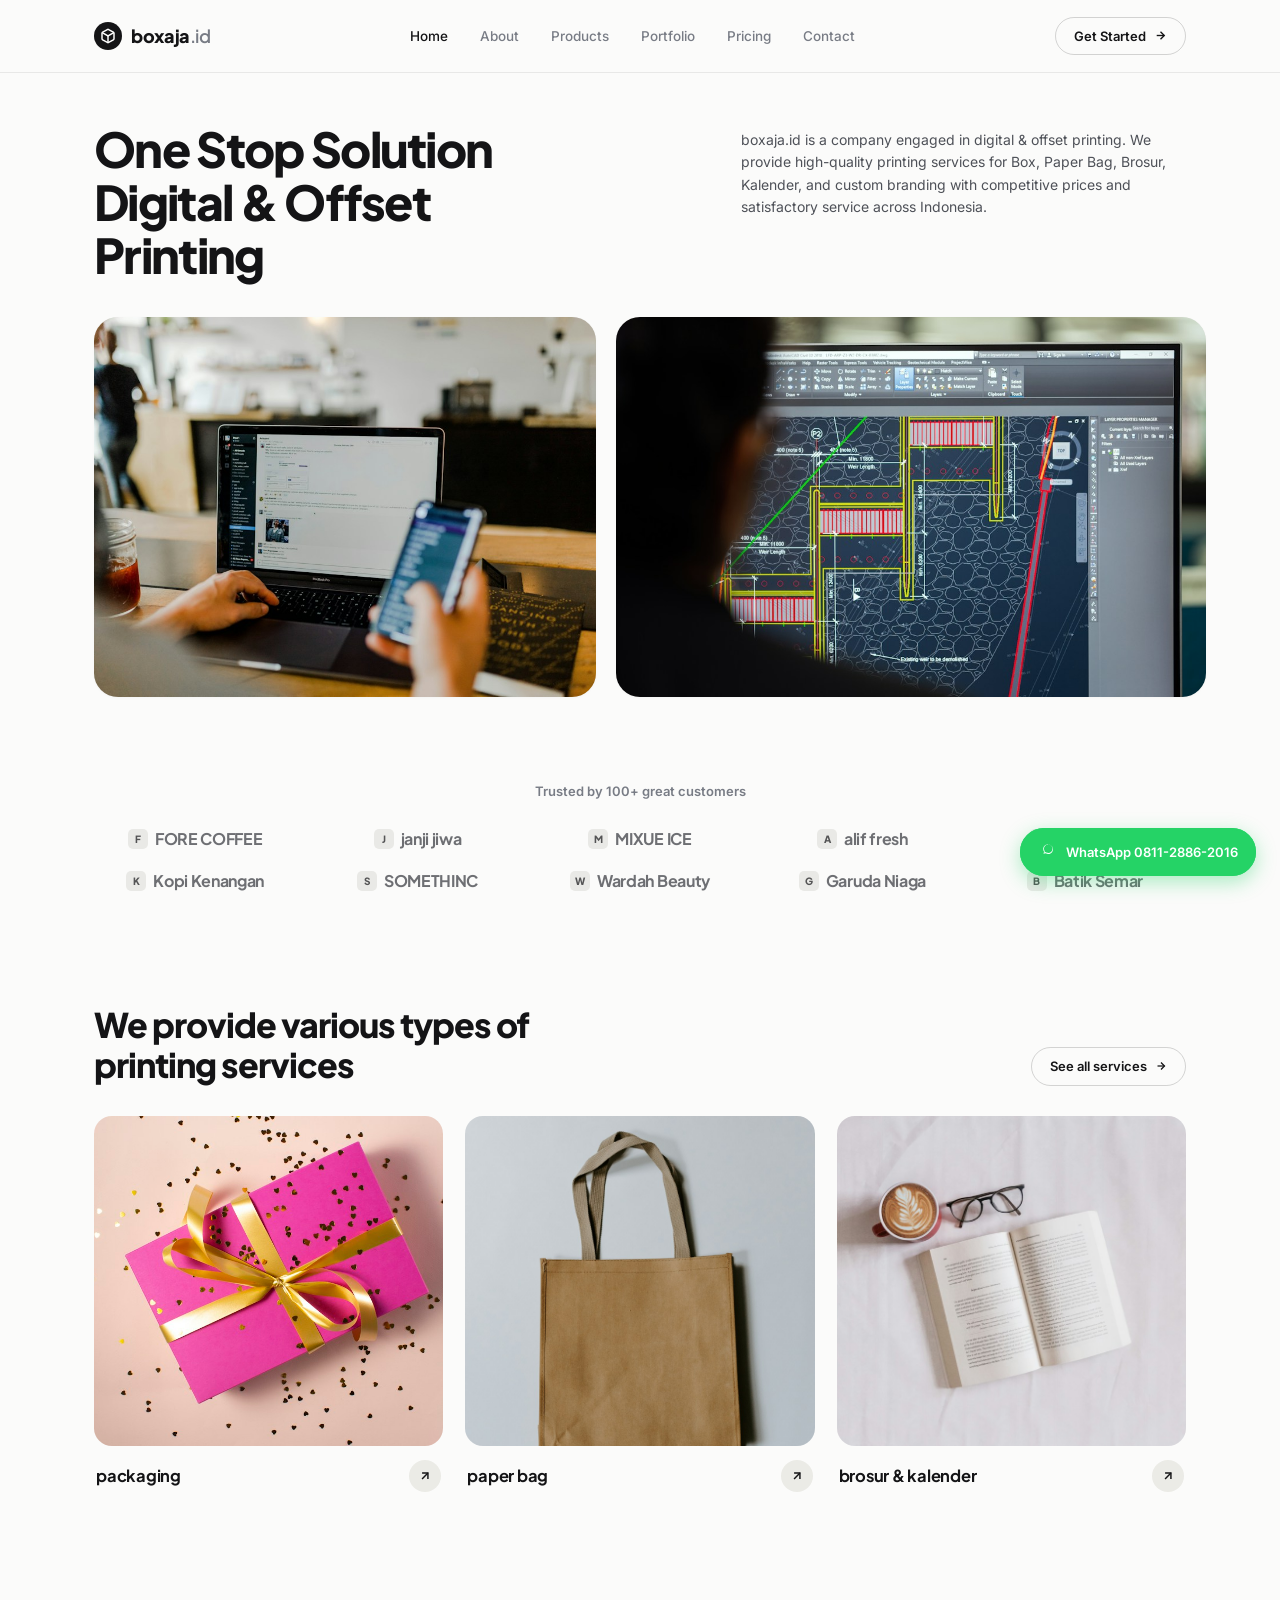
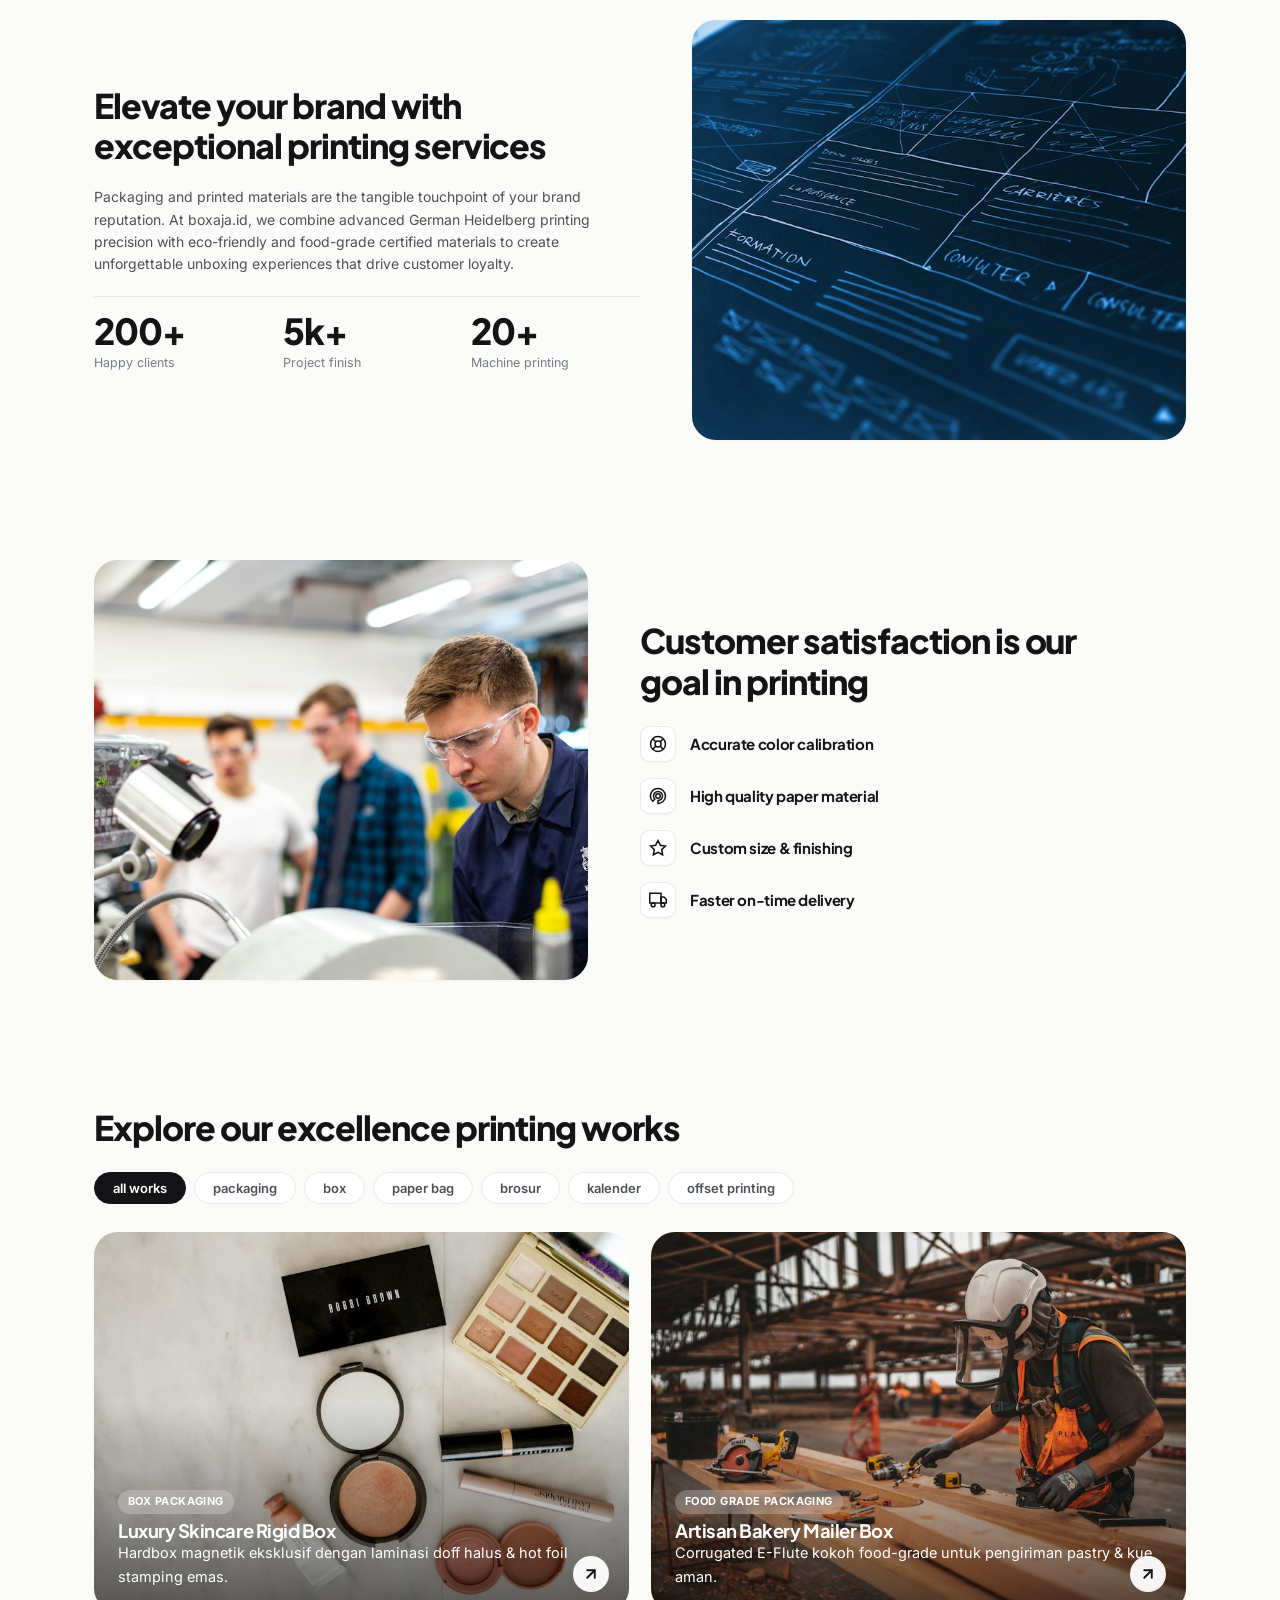
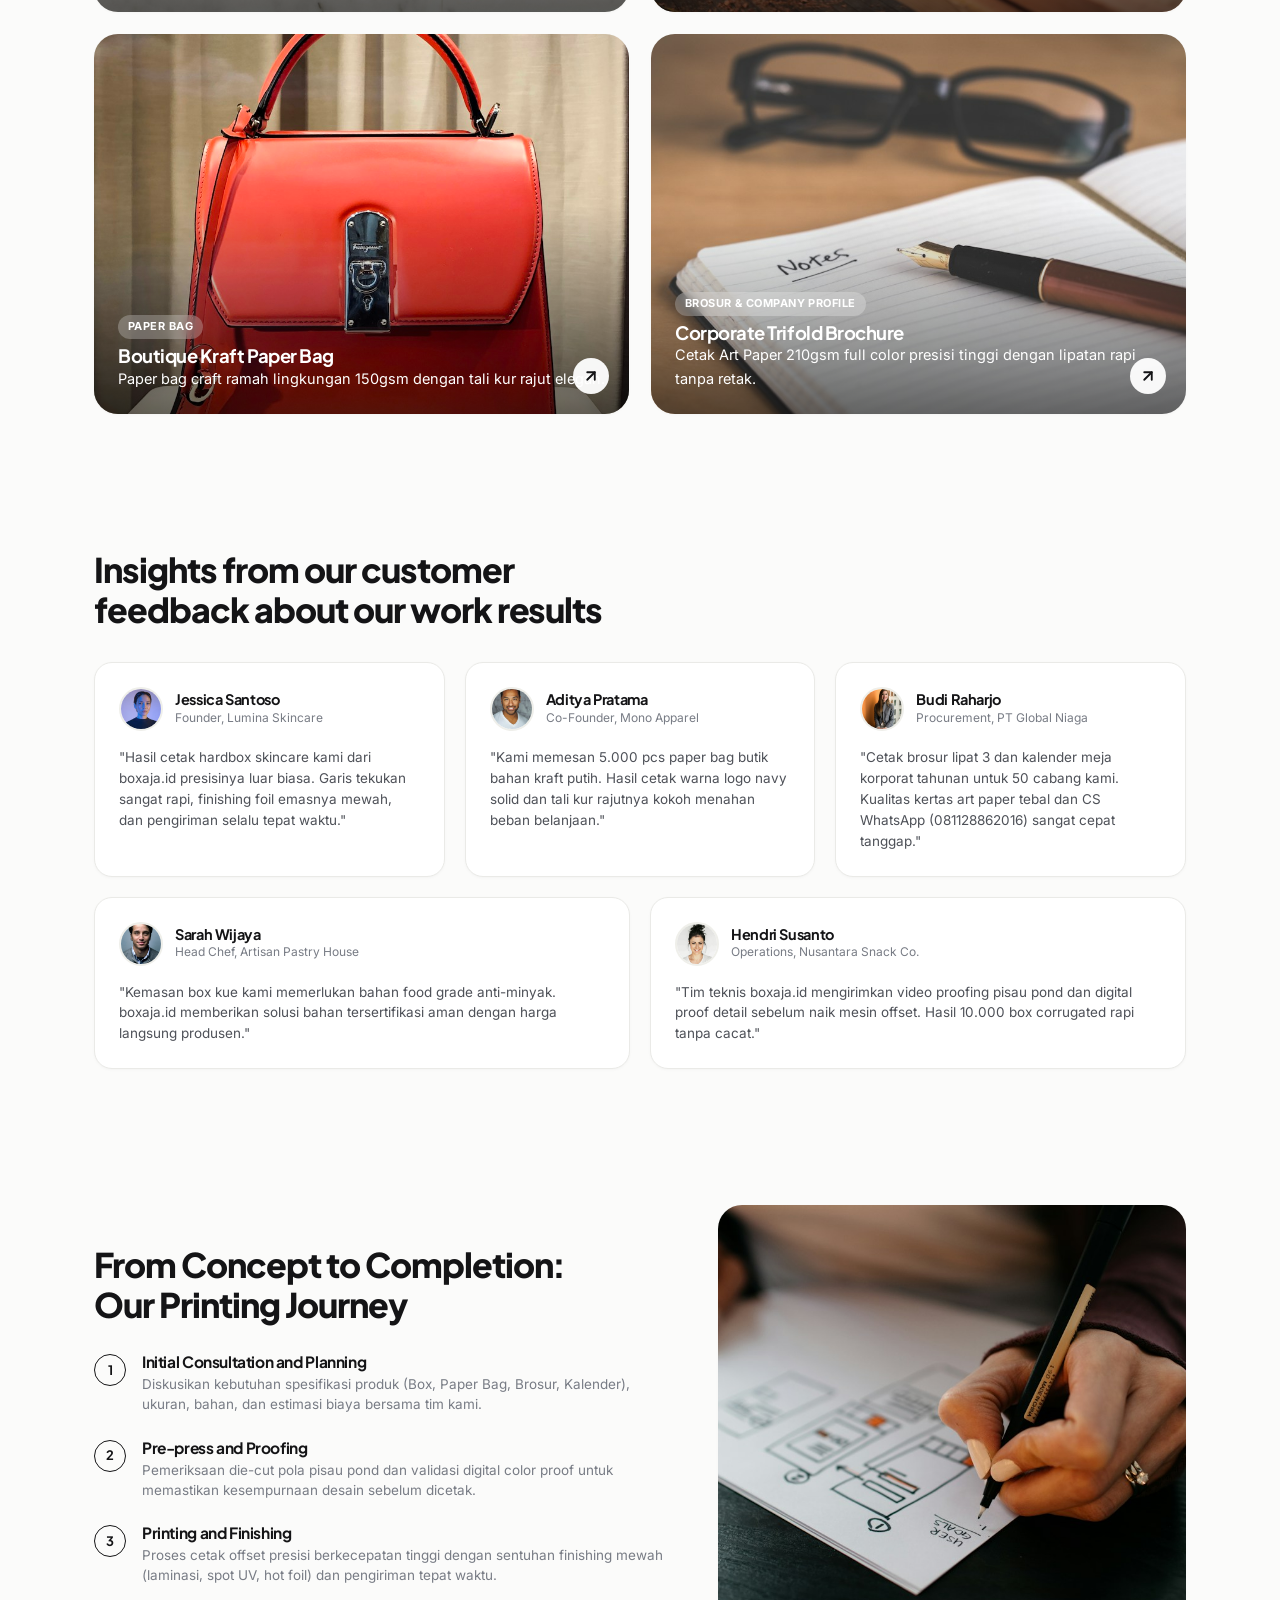
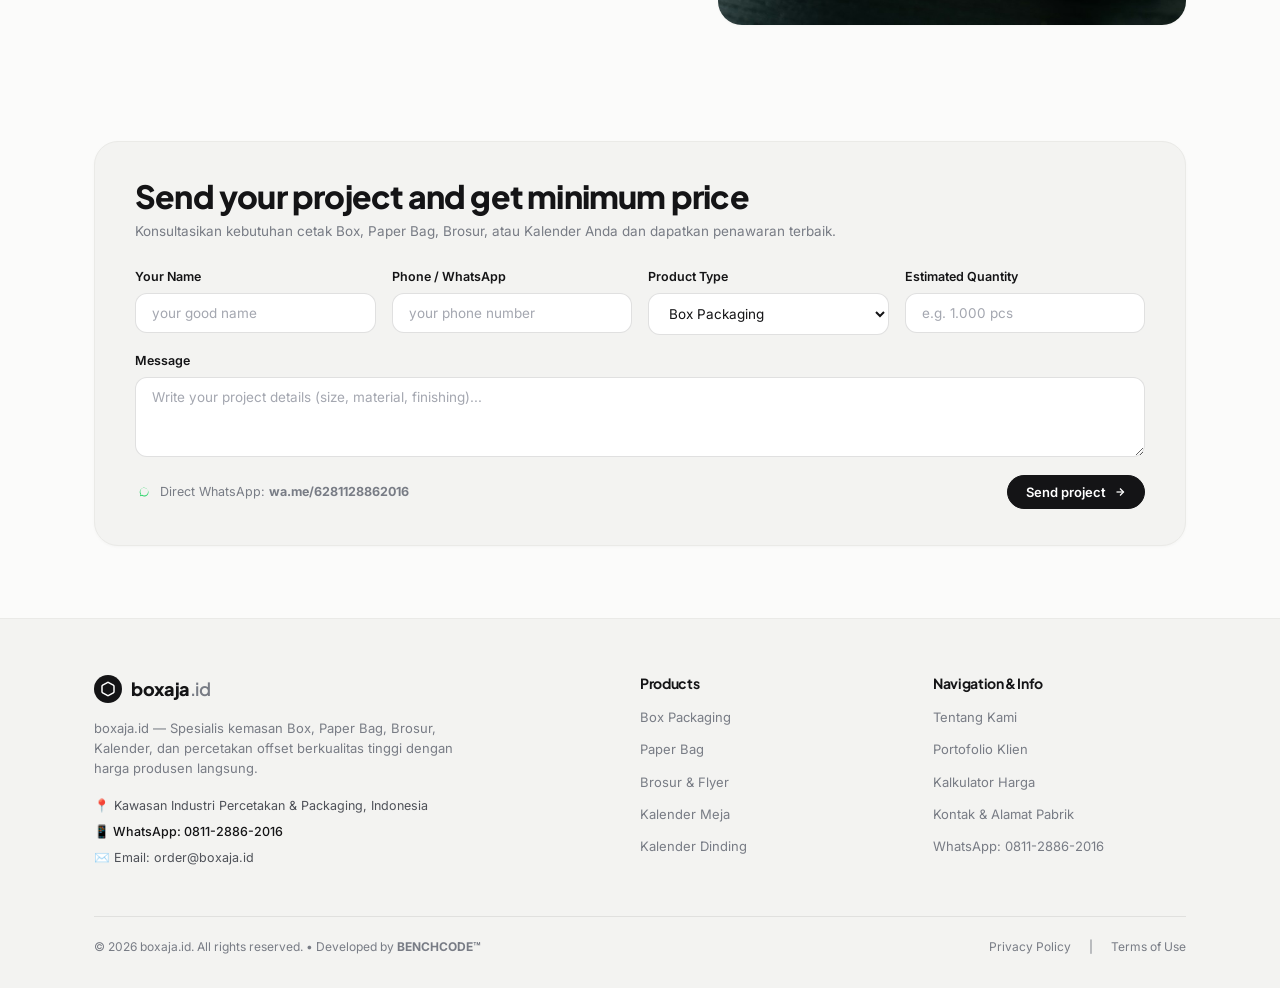
==== index.html @ 0338aadf "feat: complete responsive multi-page website for boxaja.id by BENCHCODE" ====
<!DOCTYPE html>
<html lang="id">
<head>
  <meta charset="UTF-8">
  <meta name="viewport" content="width=device-width, initial-scale=1.0">
  <title>boxaja.id — One Stop Solution Digital & Offset Printing | Box • Paper Bag • Brosur • Kalender</title>
  
  <meta name="description" content="boxaja.id — Solusi percetakan digital & offset untuk Box Packaging, Paper Bag, Brosur, Kalender, dan kebutuhan promosi brand Anda. Hubungi WA 0811-2886-2016.">
  <meta name="keywords" content="box packaging, paper bag, cetak brosur, cetak kalender, offset printing, kemasan custom, boxaja.id, wa.me/6281128862016">
  
  <!-- Favicon -->
  <link rel="icon" type="image/svg+xml" href="data:image/svg+xml,<svg xmlns='http://www.w3.org/2000/svg' viewBox='0 0 100 100'><rect width='100' height='100' rx='24' fill='%23141416'/><path d='M28 36L50 24L72 36L50 48L28 36Z' fill='%23FFFFFF'/><path d='M28 42L50 54V76L28 64V42Z' fill='%23D4D4D8'/><path d='M72 42L50 54V76L72 64V42Z' fill='%23A1A1AA'/></svg>">

  <!-- Stylesheet -->
  <link rel="stylesheet" href="css/style.css">
</head>
<body>

  <!-- ========================================================================
       Header (Navbar) - Matches reference screenshot
       ======================================================================== -->
  <header class="site-header" id="siteHeader">
    <div class="site-container">
      <div class="nav-wrapper">
        <!-- Logo -->
        <a href="#home" class="site-logo" title="boxaja.id">
          <div class="logo-badge">
            <svg width="16" height="16" viewBox="0 0 24 24" fill="none" stroke="currentColor" stroke-width="2.2">
              <path d="M21 16V8a2 2 0 0 0-1-1.73l-7-4a2 2 0 0 0-2 0l-7 4A2 2 0 0 0 3 8v8a2 2 0 0 0 1 1.73l7 4a2 2 0 0 0 2 0l7-4A2 2 0 0 0 21 16z"></path>
              <polyline points="3.27 6.96 12 12.01 20.73 6.96"></polyline>
              <line x1="12" y1="22.08" x2="12" y2="12"></line>
            </svg>
          </div>
          <span>boxaja<span class="logo-id">.id</span></span>
        </a>

        <!-- Desktop Navigation Links matching multi-page structure -->
        <ul class="nav-links">
          <li><a href="index.html" class="nav-link active">Home</a></li>
          <li><a href="about.html" class="nav-link">About</a></li>
          <li><a href="products.html" class="nav-link">Products</a></li>
          <li><a href="portfolio.html" class="nav-link">Portfolio</a></li>
          <li><a href="pricing.html" class="nav-link">Pricing</a></li>
          <li><a href="contact.html" class="nav-link">Contact</a></li>
        </ul>

        <!-- Action Pill CTA Button matching screenshot -->
        <div class="nav-actions">
          <a href="https://wa.me/6281128862016?text=Halo%20boxaja.id,%20saya%20ingin%20konsultasi%20pembuatan%20kemasan%20dan%20cetak." target="_blank" rel="noopener noreferrer" class="btn-pill btn-pill-outline" title="Hubungi CS boxaja.id via WhatsApp">
            <span>Get Started</span>
            <svg width="13" height="13" viewBox="0 0 24 24" fill="none" stroke="currentColor" stroke-width="2.5">
              <line x1="5" y1="12" x2="19" y2="12"></line>
              <polyline points="12 5 19 12 12 19"></polyline>
            </svg>
          </a>

          <!-- Mobile Hamburger Toggle -->
          <button class="mobile-nav-toggle" id="mobileNavToggle" aria-label="Toggle Navigation">
            <span></span>
            <span></span>
            <span></span>
          </button>
        </div>
      </div>
    </div>
  </header>

  <!-- Mobile Drawer Menu -->
  <div class="mobile-drawer" id="mobileDrawer">
    <ul class="mobile-drawer-links">
      <li><a href="index.html">Home</a></li>
      <li><a href="about.html">About</a></li>
      <li><a href="products.html">Products & Services</a></li>
      <li><a href="portfolio.html">Portfolio</a></li>
      <li><a href="pricing.html">Pricing Calculator</a></li>
      <li><a href="contact.html">Contact Us</a></li>
    </ul>

    <div style="display: flex; flex-direction: column; gap: 12px; margin-top: 24px;">
      <button class="btn-pill btn-pill-outline open-calc-modal" style="justify-content: center; width: 100%;">
        <span>Kalkulator Estimasi Harga</span>
      </button>

      <a href="https://wa.me/6281128862016?text=Halo%20boxaja.id,%20saya%20ingin%20konsultasi%20cetak%20kemasan." target="_blank" rel="noopener noreferrer" class="btn-pill btn-pill-wa" style="justify-content: center; width: 100%;">
        <span>WhatsApp (0811-2886-2016)</span>
      </a>
    </div>
  </div>

  <main>
    <!-- ========================================================================
         Section 1: Hero Section
         Matches Reference Layout: Two-column header + Two side-by-side images
         ======================================================================== -->
    <section class="hero-section" id="home">
      <div class="site-container">
        <!-- Top Text Grid (Split 2 Column) -->
        <div class="hero-top-grid">
          <h1 class="hero-heading">
            One Stop Solution<br>
            Digital & Offset<br>
            Printing
          </h1>

          <div>
            <p class="hero-desc">
              boxaja.id is a company engaged in digital & offset printing. We provide high-quality printing services for Box, Paper Bag, Brosur, Kalender, and custom branding with competitive prices and satisfactory service across Indonesia.
            </p>
          </div>
        </div>

        <!-- Hero Images Grid (2 Photos side-by-side matching screenshot) -->
        <div class="hero-media-grid">
          <div class="hero-media-card" title="Precision Paper Guillotine Cutting">
            <img src="assets/images/hero-cutting.jpg" alt="Industrial Paper Guillotine Cutting Process" width="560" height="380" loading="eager">
          </div>

          <div class="hero-media-card" title="Offset Printing Press Facility">
            <img src="assets/images/hero-press.jpg" alt="Offset Printing Press Machine Facility" width="660" height="380" loading="eager">
          </div>
        </div>
      </div>
    </section>

    <!-- ========================================================================
         Section 2: Client / Brand Trust Bar
         Matches: "Trusted by 100+ great customers" with 2 rows of 5 logos
         ======================================================================== -->
    <section class="clients-section">
      <div class="site-container">
        <p class="clients-title">Trusted by 100+ great customers</p>
        
        <div class="clients-grid-rows">
          <!-- Row 1: 5 Logos -->
          <div class="clients-row">
            <div class="client-brand">
              <span class="brand-icon">F</span>
              <span>FORE COFFEE</span>
            </div>
            <div class="client-brand">
              <span class="brand-icon">J</span>
              <span>janji jiwa</span>
            </div>
            <div class="client-brand">
              <span class="brand-icon">M</span>
              <span>MIXUE ICE</span>
            </div>
            <div class="client-brand">
              <span class="brand-icon">A</span>
              <span>alif fresh</span>
            </div>
            <div class="client-brand">
              <span class="brand-icon">D</span>
              <span>daily bread</span>
            </div>
          </div>

          <!-- Row 2: 5 Logos -->
          <div class="clients-row">
            <div class="client-brand">
              <span class="brand-icon">K</span>
              <span>Kopi Kenangan</span>
            </div>
            <div class="client-brand">
              <span class="brand-icon">S</span>
              <span>SOMETHINC</span>
            </div>
            <div class="client-brand">
              <span class="brand-icon">W</span>
              <span>Wardah Beauty</span>
            </div>
            <div class="client-brand">
              <span class="brand-icon">G</span>
              <span>Garuda Niaga</span>
            </div>
            <div class="client-brand">
              <span class="brand-icon">B</span>
              <span>Batik Semar</span>
            </div>
          </div>
        </div>
      </div>
    </section>

    <!-- ========================================================================
         Section 3: We provide various types of printing services
         Matches: 3 card column grid with photo top, title + circle arrow button below
         ======================================================================== -->
    <section class="services-section" id="services">
      <div class="site-container">
        <!-- Section Header Row -->
        <div class="section-header-row">
          <h2 class="section-title">
            We provide various types of<br>
            printing services
          </h2>
          <a href="#contact" class="btn-pill btn-pill-outline">
            <span>See all services</span>
            <svg width="12" height="12" viewBox="0 0 24 24" fill="none" stroke="currentColor" stroke-width="2.5">
              <line x1="5" y1="12" x2="19" y2="12"></line>
              <polyline points="12 5 19 12 12 19"></polyline>
            </svg>
          </a>
        </div>

        <!-- 3-Column Services Grid -->
        <div class="services-grid">
          <!-- Card 1: Box Packaging -->
          <div class="service-card" onclick="window.location.href='#contact'">
            <div class="service-image-box">
              <img src="assets/images/service-box.jpg" alt="Box Packaging Custom" width="380" height="330" loading="lazy">
            </div>
            <div class="service-bottom-row">
              <h3 class="service-title">packaging</h3>
              <div class="arrow-circle-btn">
                <svg width="14" height="14" viewBox="0 0 24 24" fill="none" stroke="currentColor" stroke-width="2.5">
                  <line x1="7" y1="17" x2="17" y2="7"></line>
                  <polyline points="7 7 17 7 17 17"></polyline>
                </svg>
              </div>
            </div>
          </div>

          <!-- Card 2: Paper Bag -->
          <div class="service-card" onclick="window.location.href='#contact'">
            <div class="service-image-box">
              <img src="assets/images/service-paperbag.jpg" alt="Paper Bag Ramah Lingkungan" width="380" height="330" loading="lazy">
            </div>
            <div class="service-bottom-row">
              <h3 class="service-title">paper bag</h3>
              <div class="arrow-circle-btn">
                <svg width="14" height="14" viewBox="0 0 24 24" fill="none" stroke="currentColor" stroke-width="2.5">
                  <line x1="7" y1="17" x2="17" y2="7"></line>
                  <polyline points="7 7 17 7 17 17"></polyline>
                </svg>
              </div>
            </div>
          </div>

          <!-- Card 3: Brosur & Kalender -->
          <div class="service-card" onclick="window.location.href='#contact'">
            <div class="service-image-box">
              <img src="assets/images/service-brochure.jpg" alt="Brosur & Kalender" width="380" height="330" loading="lazy">
            </div>
            <div class="service-bottom-row">
              <h3 class="service-title">brosur & kalender</h3>
              <div class="arrow-circle-btn">
                <svg width="14" height="14" viewBox="0 0 24 24" fill="none" stroke="currentColor" stroke-width="2.5">
                  <line x1="7" y1="17" x2="17" y2="7"></line>
                  <polyline points="7 7 17 7 17 17"></polyline>
                </svg>
              </div>
            </div>
          </div>
        </div>
      </div>
    </section>

    <!-- ========================================================================
         Section 4: Elevate your brand with exceptional printing services
         Matches: Left (Heading + Paragraph + 3 Stats) | Right (Specialist Photo)
         ======================================================================== -->
    <section class="elevate-section" id="about">
      <div class="site-container">
        <div class="elevate-grid">
          <!-- Left Column -->
          <div class="elevate-content">
            <h2 class="section-title">
              Elevate your brand with<br>
              exceptional printing services
            </h2>
            <p class="elevate-desc">
              Packaging and printed materials are the tangible touchpoint of your brand reputation. At boxaja.id, we combine advanced German Heidelberg printing precision with eco-friendly and food-grade certified materials to create unforgettable unboxing experiences that drive customer loyalty.
            </p>

            <!-- 3 Counter Stats matching reference screenshot -->
            <div class="stats-row">
              <div class="stat-item">
                <span class="stat-num">200+</span>
                <span class="stat-label">Happy clients</span>
              </div>
              <div class="stat-item">
                <span class="stat-num">5k+</span>
                <span class="stat-label">Project finish</span>
              </div>
              <div class="stat-item">
                <span class="stat-num">20+</span>
                <span class="stat-label">Machine printing</span>
              </div>
            </div>
          </div>

          <!-- Right Column Photo (Printing specialist holding color swatch fan) -->
          <div class="elevate-image-box" title="Printing specialist with color swatches">
            <img src="assets/images/feature-specialist.jpg" alt="Printing specialist with color swatches" width="520" height="420" loading="lazy">
          </div>
        </div>
      </div>
    </section>

    <!-- ========================================================================
         Section 5: Customer satisfaction is our goal in printing
         Matches: Left (Technician Photo) | Right (Heading + Feature List with Icons)
         ======================================================================== -->
    <section class="satisfaction-section">
      <div class="site-container">
        <div class="satisfaction-grid">
          <!-- Left Column Photo (Technician inspecting offset printing press) -->
          <div class="satisfaction-image-box" title="Technician inspecting offset press">
            <img src="assets/images/feature-technician.jpg" alt="Technician inspecting offset press rollers and ink" width="520" height="420" loading="lazy">
          </div>

          <!-- Right Column -->
          <div class="satisfaction-content">
            <h2 class="section-title">
              Customer satisfaction is our<br>
              goal in printing
            </h2>

            <div class="features-list">
              <!-- Feature 1 -->
              <div class="feature-item">
                <div class="feature-icon-badge">
                  <svg width="18" height="18" viewBox="0 0 24 24" fill="none" stroke="currentColor" stroke-width="2">
                    <circle cx="12" cy="12" r="10"></circle>
                    <path d="m4.93 4.93 4.24 4.24"></path>
                    <path d="m14.83 9.17 4.24-4.24"></path>
                    <path d="m14.83 14.83 4.24 4.24"></path>
                    <path d="m9.17 14.83-4.24 4.24"></path>
                    <circle cx="12" cy="12" r="4"></circle>
                  </svg>
                </div>
                <div>
                  <h4 class="feature-title">Accurate color calibration</h4>
                </div>
              </div>

              <!-- Feature 2 -->
              <div class="feature-item">
                <div class="feature-icon-badge">
                  <svg width="18" height="18" viewBox="0 0 24 24" fill="none" stroke="currentColor" stroke-width="2">
                    <path d="M12 2a10 10 0 0 0-7.07 17.07l2.83-2.83A6 6 0 1 1 12 18v4a10 10 0 0 0 0-20z"></path>
                    <circle cx="12" cy="12" r="3"></circle>
                  </svg>
                </div>
                <div>
                  <h4 class="feature-title">High quality paper material</h4>
                </div>
              </div>

              <!-- Feature 3 -->
              <div class="feature-item">
                <div class="feature-icon-badge">
                  <svg width="18" height="18" viewBox="0 0 24 24" fill="none" stroke="currentColor" stroke-width="2">
                    <polygon points="12 2 15.09 8.26 22 9.27 17 14.14 18.18 21.02 12 17.77 5.82 21.02 7 14.14 2 9.27 8.91 8.26 12 2"></polygon>
                  </svg>
                </div>
                <div>
                  <h4 class="feature-title">Custom size & finishing</h4>
                </div>
              </div>

              <!-- Feature 4 -->
              <div class="feature-item">
                <div class="feature-icon-badge">
                  <svg width="18" height="18" viewBox="0 0 24 24" fill="none" stroke="currentColor" stroke-width="2">
                    <rect x="1" y="3" width="15" height="13"></rect>
                    <polygon points="16 8 20 8 23 11 23 16 16 16 16 8"></polygon>
                    <circle cx="5.5" cy="18.5" r="2.5"></circle>
                    <circle cx="18.5" cy="18.5" r="2.5"></circle>
                  </svg>
                </div>
                <div>
                  <h4 class="feature-title">Faster on-time delivery</h4>
                </div>
              </div>
            </div>
          </div>
        </div>
      </div>
    </section>

    <!-- ========================================================================
         Section 6: Explore our excellence printing works (Portfolio)
         Matches: Filter Tabs + 2 Large Showcase Cards side-by-side
         ======================================================================== -->
    <section class="portfolio-section" id="portfolio">
      <div class="site-container">
        <div class="portfolio-header">
          <h2 class="section-title">
            Explore our excellence printing works
          </h2>
        </div>

        <!-- Filter Tabs matching reference screenshot -->
        <div class="filter-tabs-row">
          <button class="filter-tab active" data-filter="all">all works</button>
          <button class="filter-tab" data-filter="box">packaging</button>
          <button class="filter-tab" data-filter="box">box</button>
          <button class="filter-tab" data-filter="paperbag">paper bag</button>
          <button class="filter-tab" data-filter="brosur">brosur</button>
          <button class="filter-tab" data-filter="kalender">kalender</button>
          <button class="filter-tab" data-filter="offset">offset printing</button>
        </div>

        <!-- Showcase Cards Grid (Rendered dynamically by JavaScript) -->
        <div class="portfolio-grid" id="portfolioGrid">
          <!-- Injected via js/main.js: Matches 2 large side-by-side cards -->
        </div>
      </div>
    </section>

    <!-- ========================================================================
         Section 7: Insights from our customer feedback (Testimonials)
         Matches: 3 top cards, 2 bottom cards layout
         ======================================================================== -->
    <section class="testimonials-section">
      <div class="site-container">
        <div class="testimonials-header">
          <h2 class="section-title">
            Insights from our customer<br>
            feedback about our work results
          </h2>
        </div>

        <!-- Top Row: 3 Cards -->
        <div class="testimonials-top-grid">
          <!-- Review 1 -->
          <div class="testimonial-card">
            <div class="testimonial-user-row">
              <img src="assets/images/avatar-1.jpg" alt="Jessica Santoso" class="testimonial-avatar">
              <div>
                <h4 class="testimonial-user-name">Jessica Santoso</h4>
                <p class="testimonial-user-role">Founder, Lumina Skincare</p>
              </div>
            </div>
            <p class="testimonial-quote">
              "Hasil cetak hardbox skincare kami dari boxaja.id presisinya luar biasa. Garis tekukan sangat rapi, finishing foil emasnya mewah, dan pengiriman selalu tepat waktu."
            </p>
          </div>

          <!-- Review 2 -->
          <div class="testimonial-card">
            <div class="testimonial-user-row">
              <img src="assets/images/avatar-2.jpg" alt="Aditya Pratama" class="testimonial-avatar">
              <div>
                <h4 class="testimonial-user-name">Aditya Pratama</h4>
                <p class="testimonial-user-role">Co-Founder, Mono Apparel</p>
              </div>
            </div>
            <p class="testimonial-quote">
              "Kami memesan 5.000 pcs paper bag butik bahan kraft putih. Hasil cetak warna logo navy solid dan tali kur rajutnya kokoh menahan beban belanjaan."
            </p>
          </div>

          <!-- Review 3 -->
          <div class="testimonial-card">
            <div class="testimonial-user-row">
              <img src="assets/images/avatar-3.jpg" alt="Budi Raharjo" class="testimonial-avatar">
              <div>
                <h4 class="testimonial-user-name">Budi Raharjo</h4>
                <p class="testimonial-user-role">Procurement, PT Global Niaga</p>
              </div>
            </div>
            <p class="testimonial-quote">
              "Cetak brosur lipat 3 dan kalender meja korporat tahunan untuk 50 cabang kami. Kualitas kertas art paper tebal dan CS WhatsApp (081128862016) sangat cepat tanggap."
            </p>
          </div>
        </div>

        <!-- Bottom Row: 2 Cards -->
        <div class="testimonials-bottom-grid">
          <!-- Review 4 -->
          <div class="testimonial-card">
            <div class="testimonial-user-row">
              <img src="assets/images/avatar-4.jpg" alt="Sarah Wijaya" class="testimonial-avatar">
              <div>
                <h4 class="testimonial-user-name">Sarah Wijaya</h4>
                <p class="testimonial-user-role">Head Chef, Artisan Pastry House</p>
              </div>
            </div>
            <p class="testimonial-quote">
              "Kemasan box kue kami memerlukan bahan food grade anti-minyak. boxaja.id memberikan solusi bahan tersertifikasi aman dengan harga langsung produsen."
            </p>
          </div>

          <!-- Review 5 -->
          <div class="testimonial-card">
            <div class="testimonial-user-row">
              <img src="assets/images/avatar-5.jpg" alt="Hendri Susanto" class="testimonial-avatar">
              <div>
                <h4 class="testimonial-user-name">Hendri Susanto</h4>
                <p class="testimonial-user-role">Operations, Nusantara Snack Co.</p>
              </div>
            </div>
            <p class="testimonial-quote">
              "Tim teknis boxaja.id mengirimkan video proofing pisau pond dan digital proof detail sebelum naik mesin offset. Hasil 10.000 box corrugated rapi tanpa cacat."
            </p>
          </div>
        </div>
      </div>
    </section>

    <!-- ========================================================================
         Section 8: From Concept to Completion: Our Printing Journey
         Matches: Left (Numbered Steps 1-3) | Right (Specialist Photo)
         ======================================================================== -->
    <section class="process-section" id="process">
      <div class="site-container">
        <div class="process-grid">
          <!-- Left Column: Steps -->
          <div>
            <h2 class="section-title">
              From Concept to Completion:<br>
              Our Printing Journey
            </h2>

            <div class="process-steps">
              <!-- Step 1 -->
              <div class="process-step-item">
                <div class="step-num-badge">1</div>
                <div class="step-content">
                  <h4 class="step-title">Initial Consultation and Planning</h4>
                  <p class="step-desc">Diskusikan kebutuhan spesifikasi produk (Box, Paper Bag, Brosur, Kalender), ukuran, bahan, dan estimasi biaya bersama tim kami.</p>
                </div>
              </div>

              <!-- Step 2 -->
              <div class="process-step-item">
                <div class="step-num-badge">2</div>
                <div class="step-content">
                  <h4 class="step-title">Pre-press and Proofing</h4>
                  <p class="step-desc">Pemeriksaan die-cut pola pisau pond dan validasi digital color proof untuk memastikan kesempurnaan desain sebelum dicetak.</p>
                </div>
              </div>

              <!-- Step 3 -->
              <div class="process-step-item">
                <div class="step-num-badge">3</div>
                <div class="step-content">
                  <h4 class="step-title">Printing and Finishing</h4>
                  <p class="step-desc">Proses cetak offset presisi berkecepatan tinggi dengan sentuhan finishing mewah (laminasi, spot UV, hot foil) dan pengiriman tepat waktu.</p>
                </div>
              </div>
            </div>
          </div>

          <!-- Right Column Photo -->
          <div class="process-image-box" title="Quality Inspection of Prints">
            <img src="assets/images/process-inspect.jpg" alt="Printing specialist inspecting print proofs" width="520" height="420" loading="lazy">
          </div>
        </div>
      </div>
    </section>

    <!-- ========================================================================
         Section 9: Send your project and get minimum price (Interactive Form Card)
         Matches reference screenshot: 4 columns in row 1, 1 wide row for message, Send button on right
         ======================================================================== -->
    <section class="quote-section" id="contact">
      <div class="site-container">
        <div class="quote-card">
          <div class="quote-card-header">
            <h2 class="quote-title">Send your project and get minimum price</h2>
            <p class="quote-subtitle">
              Konsultasikan kebutuhan cetak Box, Paper Bag, Brosur, atau Kalender Anda dan dapatkan penawaran terbaik.
            </p>
          </div>

          <form id="projectQuoteForm">
            <!-- Row 1: 4 Columns layout matching reference screenshot! -->
            <div class="quote-form-row-1">
              <!-- Column 1: Your Name -->
              <div class="form-group">
                <label for="quoteName" class="form-label">Your Name</label>
                <input type="text" id="quoteName" class="form-control" placeholder="your good name" required>
              </div>

              <!-- Column 2: WhatsApp Number -->
              <div class="form-group">
                <label for="quotePhone" class="form-label">Phone / WhatsApp</label>
                <input type="tel" id="quotePhone" class="form-control" placeholder="your phone number" required>
              </div>

              <!-- Column 3: Product Type -->
              <div class="form-group">
                <label for="quoteProduct" class="form-label">Product Type</label>
                <select id="quoteProduct" class="form-control" required>
                  <option value="Box Packaging">Box Packaging</option>
                  <option value="Paper Bag">Paper Bag</option>
                  <option value="Brosur & Flyer">Brosur & Flyer</option>
                  <option value="Kalender Meja / Dinding">Kalender Meja / Dinding</option>
                  <option value="Custom Offset Printing">Custom Offset Printing</option>
                </select>
              </div>

              <!-- Column 4: Quantity -->
              <div class="form-group">
                <label for="quoteQty" class="form-label">Estimated Quantity</label>
                <input type="text" id="quoteQty" class="form-control" placeholder="e.g. 1.000 pcs" required>
              </div>
            </div>

            <!-- Row 2: Message (Wide single row) -->
            <div class="quote-form-row-2">
              <div class="form-group">
                <label for="quoteMessage" class="form-label">Message</label>
                <textarea id="quoteMessage" class="form-control" placeholder="Write your project details (size, material, finishing)..."></textarea>
              </div>
            </div>

            <!-- Row 3: Action Row (Send project button aligned to right matching screenshot) -->
            <div class="form-actions-row">
              <div class="quote-wa-note">
                <svg width="18" height="18" viewBox="0 0 24 24" fill="#25D366">
                  <path d="M12.031 6.172c-3.181 0-5.767 2.586-5.768 5.766-.001 1.298.38 2.27 1.019 3.287l-.711 2.598 2.664-.698c.969.585 1.961.947 3.01.947 3.181 0 5.767-2.586 5.767-5.766 0-3.181-2.586-5.767-5.767-5.767zm0 10.378c-.917 0-1.785-.279-2.529-.77l-.181-.11-1.637.429.437-1.597-.123-.195c-.537-.852-.821-1.783-.821-2.737 0-2.817 2.293-5.11 5.11-5.11 2.817 0 5.11 2.293 5.11 5.11 0 2.817-2.293 5.11-5.11 5.11z"/>
                </svg>
                <span>Direct WhatsApp: <strong>wa.me/6281128862016</strong></span>
              </div>

              <button type="submit" class="btn-pill btn-pill-dark">
                <span>Send project</span>
                <svg width="12" height="12" viewBox="0 0 24 24" fill="none" stroke="currentColor" stroke-width="2.5">
                  <line x1="5" y1="12" x2="19" y2="12"></line>
                  <polyline points="12 5 19 12 12 19"></polyline>
                </svg>
              </button>
            </div>
          </form>
        </div>
      </div>
    </section>
  </main>

  <!-- ========================================================================
       Section 10: Footer
       Matches reference screenshot: Left (Logo + Address + Contacts) | Right (Products + Follow us)
       ======================================================================== -->
  <footer class="site-footer">
    <div class="site-container">
      <div class="footer-top-grid">
        <!-- Brand Column -->
        <div class="footer-brand-col">
          <a href="#home" class="site-logo">
            <div class="logo-badge">
              <svg width="16" height="16" viewBox="0 0 24 24" fill="none" stroke="currentColor" stroke-width="2.2">
                <path d="M21 16V8a2 2 0 0 0-1-1.73l-7-4a2 2 0 0 0-2 0l-7 4A2 2 0 0 0 3 8v8a2 2 0 0 0 1 1.73l7 4a2 2 0 0 0 2 0l7-4A2 2 0 0 0 21 16z"></path>
              </svg>
            </div>
            <span>boxaja<span class="logo-id">.id</span></span>
          </a>
          <p class="footer-desc">
            boxaja.id — Spesialis kemasan Box, Paper Bag, Brosur, Kalender, dan percetakan offset berkualitas tinggi dengan harga produsen langsung.
          </p>
          <div class="footer-contact-info">
            <p>📍 Kawasan Industri Percetakan & Packaging, Indonesia</p>
            <p>
              <a href="https://wa.me/6281128862016" target="_blank" rel="noopener noreferrer" class="footer-contact-link">
                📱 WhatsApp: 0811-2886-2016
              </a>
            </p>
            <p>✉️ Email: order@boxaja.id</p>
          </div>
        </div>

        <!-- Products Column -->
        <div>
          <h4 class="footer-col-title">Products</h4>
          <ul class="footer-links-list">
            <li><a href="products.html#box">Box Packaging</a></li>
            <li><a href="products.html#paperbag">Paper Bag</a></li>
            <li><a href="products.html#brosur">Brosur & Flyer</a></li>
            <li><a href="products.html#kalender">Kalender Meja</a></li>
            <li><a href="products.html#kalender">Kalender Dinding</a></li>
          </ul>
        </div>

        <!-- Follow Us Column -->
        <div>
          <h4 class="footer-col-title">Navigation & Info</h4>
          <ul class="footer-links-list">
            <li><a href="about.html">Tentang Kami</a></li>
            <li><a href="portfolio.html">Portofolio Klien</a></li>
            <li><a href="pricing.html">Kalkulator Harga</a></li>
            <li><a href="contact.html">Kontak & Alamat Pabrik</a></li>
            <li><a href="https://wa.me/6281128862016" target="_blank" rel="noopener noreferrer">WhatsApp: 0811-2886-2016</a></li>
          </ul>
        </div>
      </div>

      <!-- Footer Bottom Bar -->
      <div class="footer-bottom-bar">
        <p>© 2026 boxaja.id. All rights reserved. • Developed by <strong>BENCHCODE™</strong></p>
        <div class="footer-bottom-links">
          <a href="#">Privacy Policy</a>
          <span>|</span>
          <a href="#">Terms of Use</a>
        </div>
      </div>
    </div>
  </footer>

  <!-- ========================================================================
       Interactive Price Estimator Calculator Modal
       ======================================================================== -->
  <div class="modal-overlay" id="calcModal" role="dialog" aria-modal="true" aria-labelledby="calcModalTitle">
    <div class="modal-dialog">
      <button class="modal-close-btn" id="closeCalcModal" aria-label="Tutup Modal">&times;</button>
      
      <div style="margin-bottom: 20px;">
        <span style="font-size: 11px; font-weight: 700; text-transform: uppercase; letter-spacing: 0.05em; background: #EBEBE6; padding: 3px 10px; border-radius: 9999px;">Kalkulator Simulasi</span>
        <h3 id="calcModalTitle" style="font-size: 22px; font-weight: 800; margin-top: 8px;">Hitung Estimasi Harga Cetak</h3>
        <p style="font-size: 13px; color: var(--text-muted); margin-top: 3px;">Pilih spesifikasi produk dan jumlah pesanan untuk perkiraan biaya langsung.</p>
      </div>

      <form id="calcForm" onsubmit="event.preventDefault();">
        <div style="display: flex; flex-direction: column; gap: 14px;">
          <!-- Product Choice -->
          <div class="form-group">
            <label for="calcProduct" class="form-label">Kategori Produk</label>
            <select id="calcProduct" class="form-control">
              <option value="box-food">Box Makanan / Bakery (Ivory Foodgrade)</option>
              <option value="box-corrugated" selected>Box Mailer Corrugated E-Flute</option>
              <option value="box-hardbox">Hardbox Eksklusif (Rigid Box)</option>
              <option value="paperbag-kraft">Paper Bag Kraft Coklat / Putih</option>
              <option value="paperbag-artcarton">Paper Bag Art Carton Tebal</option>
              <option value="brosur">Brosur Lipat / Flyer A4 Art Paper</option>
              <option value="kalender-meja">Kalender Meja Spiral Dudukan Linen</option>
              <option value="kalender-dinding">Kalender Dinding Spiral</option>
            </select>
          </div>

          <!-- Material Spec -->
          <div class="form-group">
            <label for="calcMaterial" class="form-label">Pilihan Bahan</label>
            <select id="calcMaterial" class="form-control">
              <option value="standard" selected>Standard (Ekonomis & Rapi)</option>
              <option value="premium">Premium (Lebih Tebal & Kokoh)</option>
              <option value="exclusive">Exclusive High-Grade (Foodgrade / Hard Cover)</option>
            </select>
          </div>

          <!-- Finishing -->
          <div class="form-group">
            <label for="calcFinishing" class="form-label">Finishing Tambahan</label>
            <select id="calcFinishing" class="form-control">
              <option value="none" selected>Tanpa Finishing Khusus (Standar Varnish)</option>
              <option value="doff">Laminasi Doff Elegan</option>
              <option value="glossy">Laminasi Glossy Mengkilap</option>
              <option value="spot-uv">Laminasi Doff + Spot UV Logo</option>
              <option value="hot-foil">Hot Stamping Foil Emas / Silver</option>
              <option value="combo">Paket Lengkap: Doff + Spot UV + Foil Emas</option>
            </select>
          </div>

          <!-- Quantity Input -->
          <div class="form-group">
            <label for="calcQty" class="form-label">Jumlah Pemesanan (Pcs / Lembar)</label>
            <input type="number" id="calcQty" class="form-control" value="1000" min="100" step="100">
          </div>

          <!-- Calculation Result -->
          <div class="calc-result-box">
            <span style="font-size: 11.5px; font-weight: 600; color: var(--text-muted); text-transform: uppercase;">Perkiraan Total Investasi:</span>
            <div class="calc-price-display" id="calcTotalResult">Rp 4.095.000</div>
            <div class="calc-unit-price" id="calcUnitResult">± Rp 4.095 / pcs (Estimasi 1.000 pcs)</div>
          </div>

          <!-- Action WA Button -->
          <button type="button" id="orderCalcBtn" class="btn-pill btn-pill-wa" style="justify-content: center; width: 100%; margin-top: 6px;">
            <span>Pesan / Minta Mockup via WhatsApp</span>
          </button>
        </div>
      </form>
    </div>
  </div>

  <!-- ========================================================================
       Floating WhatsApp Button
       ======================================================================== -->
  <a href="https://wa.me/6281128862016?text=Halo%20boxaja.id,%20saya%20ingin%20konsultasi%20cetak%20kemasan%20box%20dan%20paper%20bag." target="_blank" rel="noopener noreferrer" class="floating-wa" title="Chat WhatsApp Customer Service boxaja.id">
    <div class="floating-wa-pulse"></div>
    <div class="floating-wa-icon">
      <svg width="20" height="20" viewBox="0 0 24 24" fill="currentColor">
        <path d="M12.031 6.172c-3.181 0-5.767 2.586-5.768 5.766-.001 1.298.38 2.27 1.019 3.287l-.711 2.598 2.664-.698c.969.585 1.961.947 3.01.947 3.181 0 5.767-2.586 5.767-5.766 0-3.181-2.586-5.767-5.767-5.767zm0 10.378c-.917 0-1.785-.279-2.529-.77l-.181-.11-1.637.429.437-1.597-.123-.195c-.537-.852-.821-1.783-.821-2.737 0-2.817 2.293-5.11 5.11-5.11 2.817 0 5.11 2.293 5.11 5.11 0 2.817-2.293 5.11-5.11 5.11z"/>
      </svg>
    </div>
    <span>WhatsApp 0811-2886-2016</span>
  </a>

  <!-- JavaScript -->
  <script src="js/main.js"></script>
</body>
</html>
---- css/style.css ----
/* ==========================================================================
   boxaja.id — Modern Packaging & Offset Printing Design System
   Exact match to reference screenshot: Section-by-Section, Spacing & Layout
   ========================================================================== */

@import url('https://fonts.googleapis.com/css2?family=Plus+Jakarta+Sans:wght@400;500;600;700;800&family=Inter:wght@400;500;600&display=swap');

:root {
  --font-heading: 'Plus Jakarta Sans', -apple-system, BlinkMacSystemFont, sans-serif;
  --font-body: 'Inter', -apple-system, BlinkMacSystemFont, sans-serif;
  
  --bg-page: #FBFBFA;
  --bg-white: #FFFFFF;
  --bg-card-subtle: #F3F3F1;
  --bg-card-border: #E8E8E5;
  --bg-dark: #141416;
  
  --text-main: #141416;
  --text-body: #4E5158;
  --text-muted: #787C85;
  --text-light: #9EA2AB;
  
  --border-light: rgba(0, 0, 0, 0.08);
  --border-card: #EAEAE7;
  
  --accent-wa: #25D366;
  --accent-wa-hover: #20BD5A;
  
  --radius-sm: 8px;
  --radius-md: 12px;
  --radius-lg: 18px;
  --radius-xl: 24px;
  --radius-pill: 9999px;
  
  --shadow-sm: 0 1px 3px rgba(0,0,0,0.03);
  --shadow-md: 0 4px 16px rgba(0,0,0,0.05);
  --shadow-lg: 0 12px 32px rgba(0,0,0,0.07);
  
  --container-max: 1140px;
}

*, *::before, *::after {
  box-sizing: border-box;
  margin: 0;
  padding: 0;
}

html {
  scroll-behavior: smooth;
  -webkit-font-smoothing: antialiased;
}

body {
  font-family: var(--font-body);
  background-color: var(--bg-page);
  color: var(--text-body);
  line-height: 1.6;
  font-size: 14.5px;
  overflow-x: hidden;
}

h1, h2, h3, h4, h5, h6 {
  font-family: var(--font-heading);
  color: var(--text-main);
  font-weight: 700;
  letter-spacing: -0.025em;
  line-height: 1.16;
}

a {
  color: inherit;
  text-decoration: none;
  transition: all 0.2s ease;
}

img {
  max-width: 100%;
  height: auto;
  display: block;
}

button {
  font-family: inherit;
  cursor: pointer;
  border: none;
  background: none;
  transition: all 0.2s ease;
}

/* Container */
.site-container {
  max-width: var(--container-max);
  margin-left: auto;
  margin-right: auto;
  padding-left: 24px;
  padding-right: 24px;
}

@media (max-width: 640px) {
  .site-container {
    padding-left: 16px;
    padding-right: 16px;
  }
}

/* ==========================================================================
   Header (Navbar) - Matches screenshot: Logo, Home/About/Services/Contact, Get Started
   ========================================================================== */
.site-header {
  position: sticky;
  top: 0;
  width: 100%;
  background: rgba(251, 251, 250, 0.94);
  backdrop-filter: blur(10px);
  -webkit-backdrop-filter: blur(10px);
  z-index: 100;
  border-bottom: 1px solid var(--border-light);
  transition: background 0.3s ease, box-shadow 0.3s ease;
}

.site-header.scrolled {
  background: rgba(255, 255, 255, 0.98);
  box-shadow: 0 2px 14px rgba(0,0,0,0.04);
}

.nav-wrapper {
  display: flex;
  align-items: center;
  justify-content: space-between;
  height: 72px;
}

.site-logo {
  display: flex;
  align-items: center;
  gap: 9px;
  font-family: var(--font-heading);
  font-size: 18px;
  font-weight: 800;
  color: var(--text-main);
  letter-spacing: -0.02em;
}

.logo-badge {
  width: 28px;
  height: 28px;
  background: var(--text-main);
  color: #fff;
  border-radius: 50%;
  display: flex;
  align-items: center;
  justify-content: center;
  font-size: 13px;
}

.logo-id {
  color: var(--text-muted);
  font-weight: 600;
}

.nav-links {
  display: flex;
  align-items: center;
  gap: 32px;
  list-style: none;
}

.nav-link {
  font-size: 13.5px;
  font-weight: 500;
  color: var(--text-muted);
}

.nav-link:hover, .nav-link.active {
  color: var(--text-main);
}

.nav-actions {
  display: flex;
  align-items: center;
  gap: 12px;
}

/* Pill Buttons matching reference */
.btn-pill {
  display: inline-flex;
  align-items: center;
  gap: 8px;
  padding: 8px 18px;
  border-radius: var(--radius-pill);
  font-size: 13px;
  font-weight: 600;
  transition: all 0.2s ease;
  white-space: nowrap;
}

.btn-pill-outline {
  background: transparent;
  color: var(--text-main);
  border: 1px solid rgba(0, 0, 0, 0.16);
}

.btn-pill-outline:hover {
  background: var(--text-main);
  color: #FFFFFF;
  border-color: var(--text-main);
}

.btn-pill-dark {
  background: var(--text-main);
  color: #FFFFFF;
  border: 1px solid var(--text-main);
}

.btn-pill-dark:hover {
  background: #2a2a2e;
  transform: translateY(-1px);
}

.btn-pill-wa {
  background: var(--accent-wa);
  color: #FFFFFF;
  border: 1px solid var(--accent-wa);
}

.btn-pill-wa:hover {
  background: var(--accent-wa-hover);
}

/* Mobile Nav Toggle */
.mobile-nav-toggle {
  display: none;
  flex-direction: column;
  justify-content: center;
  align-items: center;
  width: 36px;
  height: 36px;
  border-radius: 6px;
  background: rgba(0, 0, 0, 0.04);
  gap: 4px;
}

.mobile-nav-toggle span {
  display: block;
  width: 18px;
  height: 2px;
  background-color: var(--text-main);
  border-radius: 2px;
  transition: all 0.3s ease;
}

.mobile-nav-toggle.open span:nth-child(1) {
  transform: translateY(6px) rotate(45deg);
}
.mobile-nav-toggle.open span:nth-child(2) {
  opacity: 0;
}
.mobile-nav-toggle.open span:nth-child(3) {
  transform: translateY(-6px) rotate(-45deg);
}

.mobile-drawer {
  position: fixed;
  top: 72px;
  left: 0;
  width: 100%;
  height: calc(100vh - 72px);
  background: #ffffff;
  padding: 24px;
  transform: translateX(100%);
  transition: transform 0.3s ease;
  display: flex;
  flex-direction: column;
  justify-content: space-between;
  z-index: 99;
}

.mobile-drawer.open {
  transform: translateX(0);
}

.mobile-drawer-links {
  list-style: none;
  display: flex;
  flex-direction: column;
  gap: 18px;
}

.mobile-drawer-links a {
  font-family: var(--font-heading);
  font-size: 18px;
  font-weight: 700;
  color: var(--text-main);
  display: block;
  padding: 6px 0;
  border-bottom: 1px solid var(--border-light);
}

/* ==========================================================================
   Section 1: Hero Section
   Matches layout: Asymmetrical 2-column header + Two side-by-side images
   ========================================================================== */
.hero-section {
  padding-top: 50px;
  padding-bottom: 48px;
}

.hero-top-grid {
  display: grid;
  grid-template-columns: 1.15fr 0.85fr;
  gap: 44px;
  align-items: flex-start;
  margin-bottom: 36px;
}

.hero-heading {
  font-size: clamp(34px, 4vw, 48px);
  font-weight: 800;
  letter-spacing: -0.035em;
  line-height: 1.1;
  color: var(--text-main);
}

.hero-desc {
  font-size: 14px;
  color: var(--text-body);
  line-height: 1.6;
  padding-top: 6px;
}

/* Hero Images Row (Clean, edge-to-edge rounded photos matching screenshot) */
.hero-media-grid {
  display: grid;
  grid-template-columns: 46% 54%;
  gap: 20px;
  align-items: stretch;
}

.hero-media-card {
  border-radius: var(--radius-xl);
  overflow: hidden;
  height: 380px;
  background-color: #E8E8E4;
  box-shadow: var(--shadow-sm);
}

.hero-media-card img {
  width: 100%;
  height: 100%;
  object-fit: cover;
  transition: transform 0.5s ease;
}

.hero-media-card:hover img {
  transform: scale(1.02);
}

/* ==========================================================================
   Section 2: Client / Brand Trust Bar
   Matches screenshot: "Trusted by 100+ great customers" with 2 rows of 5 logos
   ========================================================================== */
.clients-section {
  padding-top: 36px;
  padding-bottom: 64px;
}

.clients-title {
  text-align: center;
  font-size: 13px;
  font-weight: 600;
  color: var(--text-muted);
  margin-bottom: 24px;
}

.clients-grid-rows {
  display: flex;
  flex-direction: column;
  gap: 16px;
}

.clients-row {
  display: grid;
  grid-template-columns: repeat(5, 1fr);
  gap: 20px;
  align-items: center;
  justify-items: center;
  opacity: 0.72;
}

.client-brand {
  font-family: var(--font-heading);
  font-size: 16px;
  font-weight: 700;
  color: #383A40;
  letter-spacing: -0.02em;
  display: flex;
  align-items: center;
  gap: 7px;
  transition: opacity 0.2s ease, transform 0.2s ease;
  cursor: default;
}

.client-brand:hover {
  opacity: 1;
  color: var(--text-main);
}

.brand-icon {
  width: 20px;
  height: 20px;
  border-radius: 5px;
  background: #E3E3DF;
  display: inline-flex;
  align-items: center;
  justify-content: center;
  font-size: 10px;
  font-weight: 800;
  color: var(--text-main);
}

/* ==========================================================================
   Section 3: We provide various types of printing services
   Matches screenshot: 3 columns with photo + title + circle arrow button below
   ========================================================================== */
.services-section {
  padding-top: 48px;
  padding-bottom: 72px;
}

.section-header-row {
  display: flex;
  align-items: flex-end;
  justify-content: space-between;
  margin-bottom: 30px;
  gap: 16px;
}

.section-title {
  font-size: clamp(24px, 2.8vw, 34px);
  font-weight: 800;
  letter-spacing: -0.03em;
  line-height: 1.18;
}

.services-grid {
  display: grid;
  grid-template-columns: repeat(3, 1fr);
  gap: 22px;
}

.service-card {
  display: flex;
  flex-direction: column;
  cursor: pointer;
}

.service-image-box {
  width: 100%;
  height: 330px;
  border-radius: var(--radius-lg);
  overflow: hidden;
  background-color: #EAEAE6;
  margin-bottom: 14px;
}

.service-image-box img {
  width: 100%;
  height: 100%;
  object-fit: cover;
  transition: transform 0.4s ease;
}

.service-card:hover .service-image-box img {
  transform: scale(1.03);
}

.service-bottom-row {
  display: flex;
  align-items: center;
  justify-content: space-between;
  padding: 0 2px;
}

.service-title {
  font-size: 16.5px;
  font-weight: 700;
  color: var(--text-main);
  letter-spacing: -0.015em;
}

.arrow-circle-btn {
  width: 32px;
  height: 32px;
  border-radius: 50%;
  background: #EBEBE6;
  color: var(--text-main);
  display: flex;
  align-items: center;
  justify-content: center;
  font-size: 13px;
  transition: all 0.2s ease;
}

.service-card:hover .arrow-circle-btn {
  background: var(--text-main);
  color: #FFFFFF;
  transform: rotate(45deg);
}

/* ==========================================================================
   Section 4: Elevate your brand with exceptional printing services
   Matches: Left (Heading + Paragraph + 3 Stats) | Right (Specialist Photo)
   ========================================================================== */
.elevate-section {
  padding-top: 56px;
  padding-bottom: 72px;
}

.elevate-grid {
  display: grid;
  grid-template-columns: 1.05fr 0.95fr;
  gap: 52px;
  align-items: center;
}

.elevate-content {
  display: flex;
  flex-direction: column;
  gap: 20px;
}

.elevate-desc {
  font-size: 14px;
  color: var(--text-body);
  line-height: 1.6;
}

.stats-row {
  display: grid;
  grid-template-columns: repeat(3, 1fr);
  gap: 20px;
  padding-top: 14px;
  border-top: 1px solid var(--border-light);
}

.stat-item {
  display: flex;
  flex-direction: column;
}

.stat-num {
  font-family: var(--font-heading);
  font-size: clamp(26px, 2.8vw, 36px);
  font-weight: 800;
  color: var(--text-main);
  letter-spacing: -0.03em;
  line-height: 1.1;
}

.stat-label {
  font-size: 12.5px;
  color: var(--text-muted);
  margin-top: 3px;
}

.elevate-image-box {
  border-radius: var(--radius-xl);
  overflow: hidden;
  height: 420px;
  background: #EAEAE6;
  box-shadow: var(--shadow-sm);
}

.elevate-image-box img {
  width: 100%;
  height: 100%;
  object-fit: cover;
  object-position: center;
}

/* ==========================================================================
   Section 5: Customer satisfaction is our goal in printing
   Matches: Left (Technician Photo) | Right (Heading + Feature List with Icons)
   ========================================================================== */
.satisfaction-section {
  padding-top: 48px;
  padding-bottom: 72px;
}

.satisfaction-grid {
  display: grid;
  grid-template-columns: 0.95fr 1.05fr;
  gap: 52px;
  align-items: center;
}

.satisfaction-image-box {
  border-radius: var(--radius-xl);
  overflow: hidden;
  height: 420px;
  background: #EAEAE6;
  box-shadow: var(--shadow-sm);
}

.satisfaction-image-box img {
  width: 100%;
  height: 100%;
  object-fit: cover;
  object-position: center;
}

.satisfaction-content {
  display: flex;
  flex-direction: column;
  gap: 24px;
}

.features-list {
  display: flex;
  flex-direction: column;
  gap: 16px;
}

.feature-item {
  display: flex;
  align-items: center;
  gap: 14px;
}

.feature-icon-badge {
  width: 36px;
  height: 36px;
  border-radius: 10px;
  background: #FFFFFF;
  border: 1px solid var(--border-card);
  display: flex;
  align-items: center;
  justify-content: center;
  color: var(--text-main);
  flex-shrink: 0;
  box-shadow: var(--shadow-sm);
}

.feature-title {
  font-size: 15px;
  font-weight: 700;
  color: var(--text-main);
}

/* ==========================================================================
   Section 6: Explore our excellence printing works (Portfolio)
   Matches: Filter tabs + 2 large cards side-by-side
   ========================================================================== */
.portfolio-section {
  padding-top: 56px;
  padding-bottom: 80px;
}

.portfolio-header {
  margin-bottom: 24px;
}

.filter-tabs-row {
  display: flex;
  flex-wrap: wrap;
  gap: 8px;
  margin-bottom: 28px;
}

.filter-tab {
  padding: 7px 18px;
  border-radius: var(--radius-pill);
  font-size: 13px;
  font-weight: 600;
  background: #FFFFFF;
  color: var(--text-body);
  border: 1px solid var(--border-card);
  cursor: pointer;
  transition: all 0.2s ease;
}

.filter-tab:hover {
  border-color: rgba(0,0,0,0.22);
}

.filter-tab.active {
  background: var(--text-main);
  color: #FFFFFF;
  border-color: var(--text-main);
}

.portfolio-grid {
  display: grid;
  grid-template-columns: repeat(2, 1fr);
  gap: 22px;
}

.portfolio-card {
  position: relative;
  border-radius: var(--radius-xl);
  overflow: hidden;
  height: 380px;
  background: #ECECE8;
  cursor: pointer;
  box-shadow: var(--shadow-sm);
}

.portfolio-card img {
  width: 100%;
  height: 100%;
  object-fit: cover;
  transition: transform 0.5s ease;
}

.portfolio-card:hover img {
  transform: scale(1.025);
}

.portfolio-card-overlay {
  position: absolute;
  inset: 0;
  background: linear-gradient(180deg, rgba(0,0,0,0) 45%, rgba(0,0,0,0.6) 100%);
  display: flex;
  flex-direction: column;
  justify-content: flex-end;
  padding: 24px;
  color: #FFFFFF;
}

.portfolio-card-badge {
  display: inline-block;
  align-self: flex-start;
  font-size: 11px;
  font-weight: 700;
  text-transform: uppercase;
  letter-spacing: 0.04em;
  background: rgba(255, 255, 255, 0.25);
  backdrop-filter: blur(6px);
  padding: 3px 10px;
  border-radius: var(--radius-pill);
  margin-bottom: 6px;
}

.portfolio-card-title {
  font-size: 18.5px;
  font-weight: 700;
  color: #FFFFFF;
}

.portfolio-arrow {
  position: absolute;
  bottom: 20px;
  right: 20px;
  width: 36px;
  height: 36px;
  border-radius: 50%;
  background: rgba(255, 255, 255, 0.95);
  color: var(--text-main);
  display: flex;
  align-items: center;
  justify-content: center;
  font-size: 14px;
  transition: all 0.25s ease;
}

.portfolio-card:hover .portfolio-arrow {
  background: var(--text-main);
  color: #FFFFFF;
  transform: rotate(45deg);
}

/* ==========================================================================
   Section 7: Insights from our customer feedback (Testimonials)
   Matches screenshot: 3 top cards, 2 bottom cards
   ========================================================================== */
.testimonials-section {
  padding-top: 56px;
  padding-bottom: 80px;
}

.testimonials-header {
  margin-bottom: 32px;
}

.testimonials-top-grid {
  display: grid;
  grid-template-columns: repeat(3, 1fr);
  gap: 20px;
  margin-bottom: 20px;
}

.testimonials-bottom-grid {
  display: grid;
  grid-template-columns: repeat(2, 1fr);
  gap: 20px;
}

.testimonial-card {
  background: #FFFFFF;
  border-radius: var(--radius-lg);
  border: 1px solid var(--border-card);
  padding: 24px;
  box-shadow: var(--shadow-sm);
  display: flex;
  flex-direction: column;
  gap: 16px;
  transition: transform 0.2s ease, box-shadow 0.2s ease;
}

.testimonial-card:hover {
  transform: translateY(-2px);
  box-shadow: var(--shadow-md);
}

.testimonial-user-row {
  display: flex;
  align-items: center;
  gap: 12px;
}

.testimonial-avatar {
  width: 44px;
  height: 44px;
  border-radius: 50%;
  object-fit: cover;
  border: 2px solid #EFEFEA;
}

.testimonial-user-name {
  font-size: 14.5px;
  font-weight: 700;
  color: var(--text-main);
}

.testimonial-user-role {
  font-size: 12px;
  color: var(--text-muted);
}

.testimonial-quote {
  font-size: 13.5px;
  color: var(--text-body);
  line-height: 1.55;
}

/* ==========================================================================
   Section 8: From Concept to Completion: Our Printing Journey (Workflow)
   Matches: Left (Numbered Steps 1-3) | Right (Specialist Photo)
   ========================================================================== */
.process-section {
  padding-top: 56px;
  padding-bottom: 80px;
}

.process-grid {
  display: grid;
  grid-template-columns: 1.1fr 0.9fr;
  gap: 52px;
  align-items: center;
}

.process-steps {
  display: flex;
  flex-direction: column;
  gap: 24px;
  margin-top: 28px;
}

.process-step-item {
  display: flex;
  align-items: flex-start;
  gap: 16px;
}

.step-num-badge {
  width: 32px;
  height: 32px;
  border-radius: 50%;
  border: 1px solid var(--text-main);
  display: flex;
  align-items: center;
  justify-content: center;
  font-family: var(--font-heading);
  font-size: 13px;
  font-weight: 700;
  color: var(--text-main);
  flex-shrink: 0;
  margin-top: 1px;
}

.step-content {
  display: flex;
  flex-direction: column;
  gap: 3px;
}

.step-title {
  font-size: 15.5px;
  font-weight: 700;
  color: var(--text-main);
}

.step-desc {
  font-size: 13.5px;
  color: var(--text-muted);
  line-height: 1.5;
}

.process-image-box {
  border-radius: var(--radius-xl);
  overflow: hidden;
  height: 420px;
  background: #EAEAE6;
  box-shadow: var(--shadow-sm);
}

.process-image-box img {
  width: 100%;
  height: 100%;
  object-fit: cover;
  object-position: center;
}

/* ==========================================================================
   Section 9: Send your project and get minimum price (Form Card)
   Matches screenshot: 4 columns across row 1, 1 wide row for message, Send button on right
   ========================================================================== */
.quote-section {
  padding-top: 36px;
  padding-bottom: 72px;
}

.quote-card {
  background: var(--bg-card-subtle);
  border: 1px solid var(--border-card);
  border-radius: var(--radius-xl);
  padding: 36px 40px;
  box-shadow: var(--shadow-sm);
}

.quote-card-header {
  margin-bottom: 24px;
}

.quote-title {
  font-size: clamp(22px, 2.8vw, 32px);
  font-weight: 800;
  margin-bottom: 6px;
}

.quote-subtitle {
  font-size: 13.5px;
  color: var(--text-muted);
}

/* 4 columns layout matching screenshot! */
.quote-form-row-1 {
  display: grid;
  grid-template-columns: repeat(4, 1fr);
  gap: 16px;
  margin-bottom: 16px;
}

.quote-form-row-2 {
  margin-bottom: 18px;
}

.form-group {
  display: flex;
  flex-direction: column;
  gap: 6px;
}

.form-label {
  font-size: 12.5px;
  font-weight: 600;
  color: var(--text-main);
}

.form-control {
  width: 100%;
  padding: 11px 16px;
  background: #FFFFFF;
  border: 1px solid rgba(0, 0, 0, 0.12);
  border-radius: var(--radius-md);
  font-family: inherit;
  font-size: 13.5px;
  color: var(--text-main);
  outline: none;
  transition: border-color 0.2s ease, box-shadow 0.2s ease;
}

.form-control:focus {
  border-color: var(--text-main);
  box-shadow: 0 0 0 3px rgba(20, 20, 22, 0.08);
}

.form-control::placeholder {
  color: #A4A7B0;
}

textarea.form-control {
  min-height: 80px;
  resize: vertical;
}

.form-actions-row {
  display: flex;
  align-items: center;
  justify-content: space-between;
  gap: 16px;
  flex-wrap: wrap;
}

.quote-wa-note {
  display: flex;
  align-items: center;
  gap: 7px;
  font-size: 12.5px;
  color: var(--text-muted);
}

/* ==========================================================================
   Section 10: Footer
   Matches screenshot: Left (Logo + Address + Contacts) | Right (Products + Follow us)
   ========================================================================== */
.site-footer {
  background: var(--bg-card-subtle);
  border-top: 1px solid var(--border-card);
  padding-top: 56px;
  padding-bottom: 32px;
}

.footer-top-grid {
  display: grid;
  grid-template-columns: 1.5fr 0.75fr 0.75fr;
  gap: 40px;
  margin-bottom: 48px;
}

.footer-brand-col {
  display: flex;
  flex-direction: column;
  gap: 14px;
}

.footer-desc {
  font-size: 13px;
  color: var(--text-muted);
  line-height: 1.55;
  max-width: 360px;
}

.footer-contact-info {
  display: flex;
  flex-direction: column;
  gap: 6px;
  font-size: 12.5px;
  color: var(--text-body);
  margin-top: 4px;
}

.footer-contact-link {
  display: inline-flex;
  align-items: center;
  gap: 6px;
  color: var(--text-main);
  font-weight: 500;
}

.footer-contact-link:hover {
  color: var(--accent-wa);
}

.footer-col-title {
  font-family: var(--font-heading);
  font-size: 14px;
  font-weight: 700;
  color: var(--text-main);
  margin-bottom: 14px;
}

.footer-links-list {
  list-style: none;
  display: flex;
  flex-direction: column;
  gap: 9px;
}

.footer-links-list a {
  font-size: 13px;
  color: var(--text-muted);
}

.footer-links-list a:hover {
  color: var(--text-main);
}

.footer-bottom-bar {
  display: flex;
  align-items: center;
  justify-content: space-between;
  padding-top: 20px;
  border-top: 1px solid rgba(0, 0, 0, 0.08);
  font-size: 12px;
  color: var(--text-muted);
  flex-wrap: wrap;
  gap: 12px;
}

.footer-bottom-links {
  display: flex;
  gap: 18px;
}

/* ==========================================================================
   Interactive Modals & Widgets (Floating WA & Price Calculator)
   ========================================================================== */
.floating-wa {
  position: fixed;
  bottom: 24px;
  right: 24px;
  z-index: 90;
  display: flex;
  align-items: center;
  gap: 8px;
  background: var(--accent-wa);
  color: #FFFFFF;
  padding: 11px 18px;
  border-radius: var(--radius-pill);
  box-shadow: 0 6px 20px rgba(37, 211, 102, 0.38);
  font-weight: 600;
  font-size: 13px;
  transition: all 0.25s ease;
  text-decoration: none;
}

.floating-wa:hover {
  background: var(--accent-wa-hover);
  transform: translateY(-2px);
  box-shadow: 0 10px 26px rgba(37, 211, 102, 0.48);
}

.floating-wa-pulse {
  position: absolute;
  top: 0;
  left: 0;
  width: 100%;
  height: 100%;
  border-radius: var(--radius-pill);
  border: 2px solid var(--accent-wa);
  animation: waPulse 2s infinite;
  pointer-events: none;
}

@keyframes waPulse {
  0% { transform: scale(1); opacity: 0.8; }
  100% { transform: scale(1.25); opacity: 0; }
}

/* Modal Overlay */
.modal-overlay {
  position: fixed;
  inset: 0;
  background: rgba(0, 0, 0, 0.5);
  backdrop-filter: blur(5px);
  z-index: 1000;
  display: flex;
  align-items: center;
  justify-content: center;
  padding: 20px;
  opacity: 0;
  visibility: hidden;
  transition: all 0.2s ease;
}

.modal-overlay.active {
  opacity: 1;
  visibility: visible;
}

.modal-dialog {
  background: #FFFFFF;
  border-radius: var(--radius-xl);
  max-width: 580px;
  width: 100%;
  max-height: 90vh;
  overflow-y: auto;
  box-shadow: var(--shadow-lg);
  padding: 32px;
  position: relative;
  transform: scale(0.96);
  transition: transform 0.2s ease;
}

.modal-overlay.active .modal-dialog {
  transform: scale(1);
}

.modal-close-btn {
  position: absolute;
  top: 18px;
  right: 18px;
  width: 32px;
  height: 32px;
  border-radius: 50%;
  background: #F4F4F2;
  color: var(--text-main);
  display: flex;
  align-items: center;
  justify-content: center;
  font-size: 18px;
}

.modal-close-btn:hover {
  background: var(--text-main);
  color: #FFFFFF;
}

.calc-result-box {
  background: #F8F8F6;
  border: 1px dashed #D5D5CE;
  border-radius: var(--radius-md);
  padding: 16px;
  margin-top: 16px;
  text-align: center;
}

.calc-price-display {
  font-family: var(--font-heading);
  font-size: 24px;
  font-weight: 800;
  color: var(--text-main);
  margin-top: 2px;
}

.calc-unit-price {
  font-size: 12px;
  color: var(--text-muted);
}

.toast-notice {
  position: fixed;
  bottom: 28px;
  left: 50%;
  transform: translateX(-50%) translateY(100px);
  background: var(--text-main);
  color: #FFFFFF;
  padding: 10px 22px;
  border-radius: var(--radius-pill);
  font-size: 13px;
  font-weight: 600;
  z-index: 2000;
  box-shadow: var(--shadow-md);
  opacity: 0;
  transition: all 0.3s ease;
  display: flex;
  align-items: center;
  gap: 8px;
}

.toast-notice.show {
  transform: translateX(-50%) translateY(0);
  opacity: 1;
}

/* ==========================================================================
   Responsive Breakpoints
   ========================================================================== */
@media (max-width: 1024px) {
  .hero-top-grid {
    grid-template-columns: 1fr;
    gap: 16px;
  }
  
  .hero-media-grid {
    grid-template-columns: 1fr;
    gap: 14px;
  }
  
  .hero-media-card {
    height: 300px;
  }

  .elevate-grid,
  .satisfaction-grid,
  .process-grid {
    grid-template-columns: 1fr;
    gap: 36px;
  }

  .elevate-image-box,
  .satisfaction-image-box,
  .process-image-box {
    height: 340px;
  }

  .satisfaction-grid {
    display: flex;
    flex-direction: column-reverse;
  }

  .quote-form-row-1 {
    grid-template-columns: repeat(2, 1fr);
  }

  .testimonials-top-grid,
  .testimonials-bottom-grid {
    grid-template-columns: 1fr;
  }
}

@media (max-width: 768px) {
  .nav-links, .nav-actions .btn-pill-outline {
    display: none;
  }

  .mobile-nav-toggle {
    display: flex;
  }

  .clients-row {
    grid-template-columns: repeat(3, 1fr);
    gap: 14px;
  }

  .services-grid {
    grid-template-columns: 1fr;
    gap: 20px;
  }

  .service-image-box {
    height: 260px;
  }

  .portfolio-grid {
    grid-template-columns: 1fr;
    gap: 18px;
  }

  .portfolio-card {
    height: 300px;
  }

  .quote-form-row-1 {
    grid-template-columns: 1fr;
  }

  .footer-top-grid {
    grid-template-columns: 1fr;
    gap: 32px;
  }

  .stats-row {
    grid-template-columns: repeat(3, 1fr);
    gap: 10px;
  }

  .floating-wa span {
    display: none;
  }
  
  .floating-wa {
    padding: 13px;
    border-radius: 50%;
  }
}

@media (max-width: 480px) {
  .hero-heading {
    font-size: 30px;
  }

  .clients-row {
    grid-template-columns: repeat(2, 1fr);
  }

  .stats-row {
    grid-template-columns: 1fr;
    gap: 14px;
  }
}
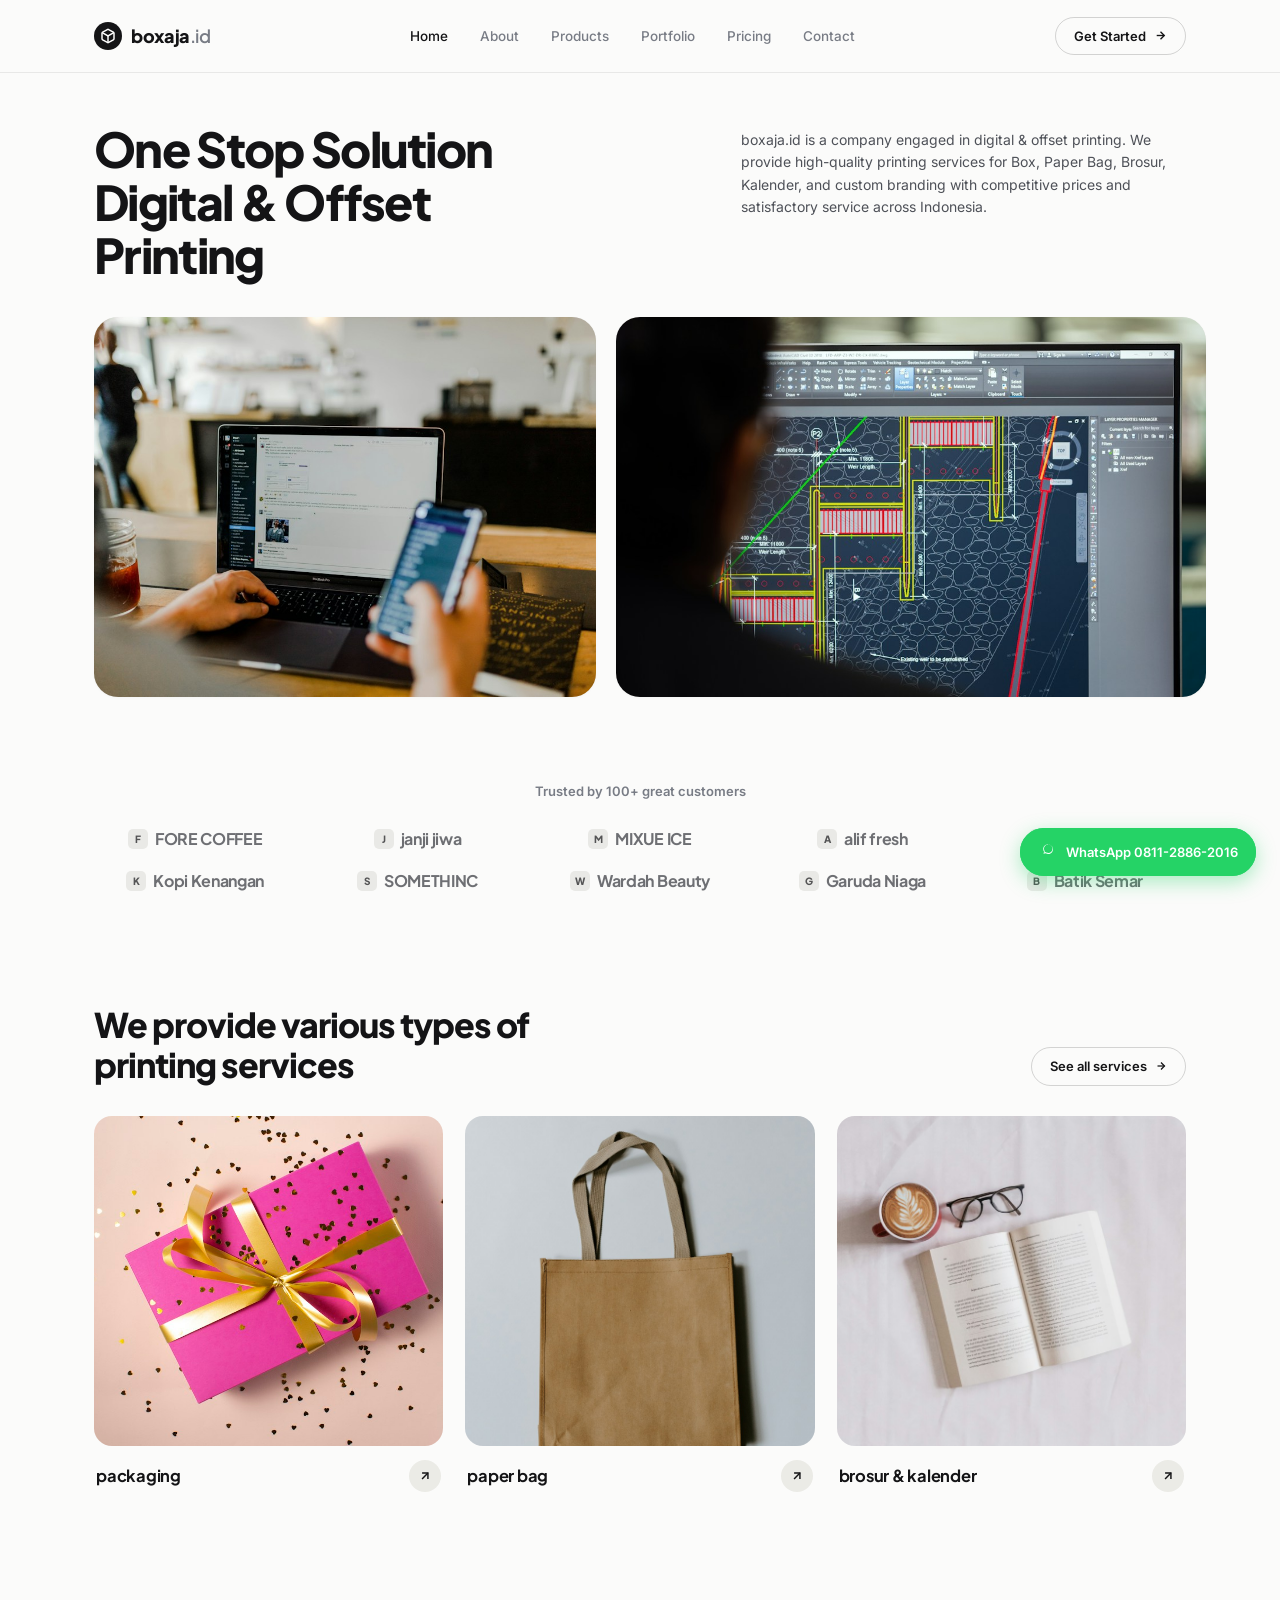
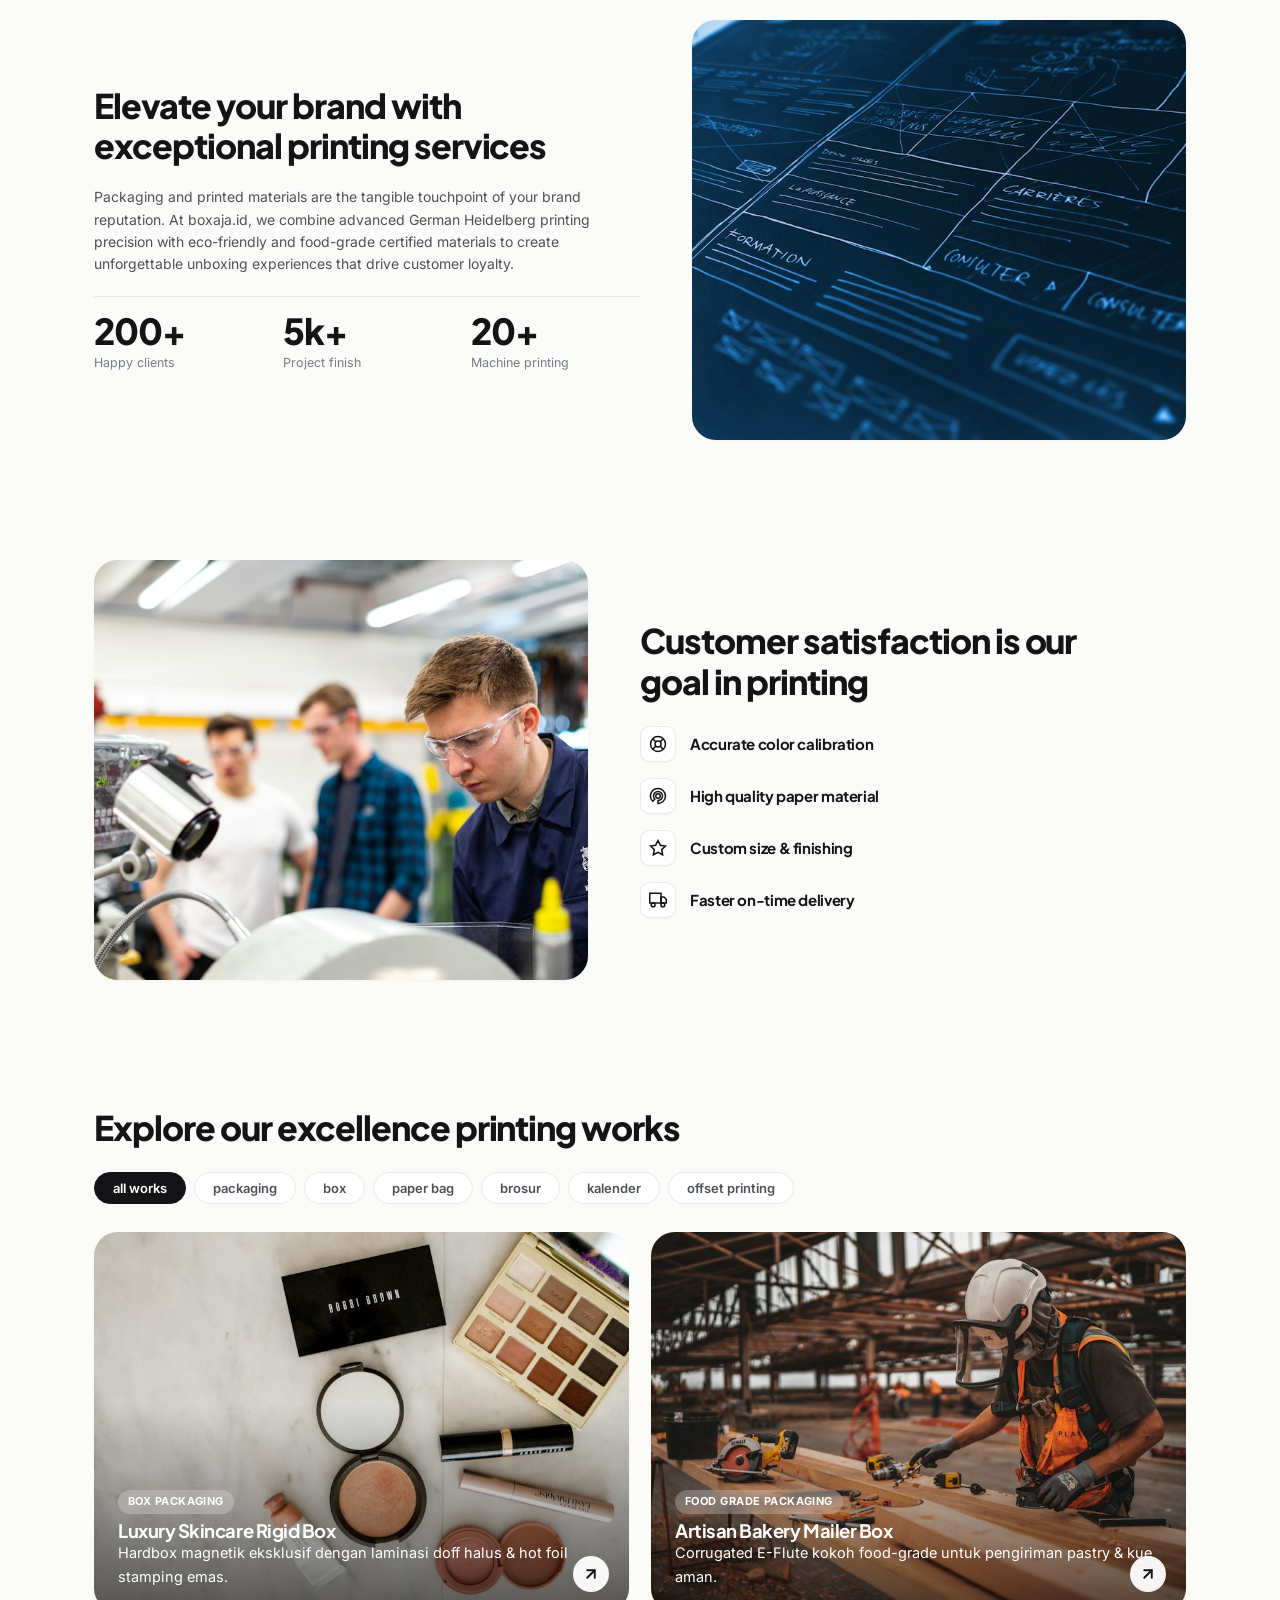
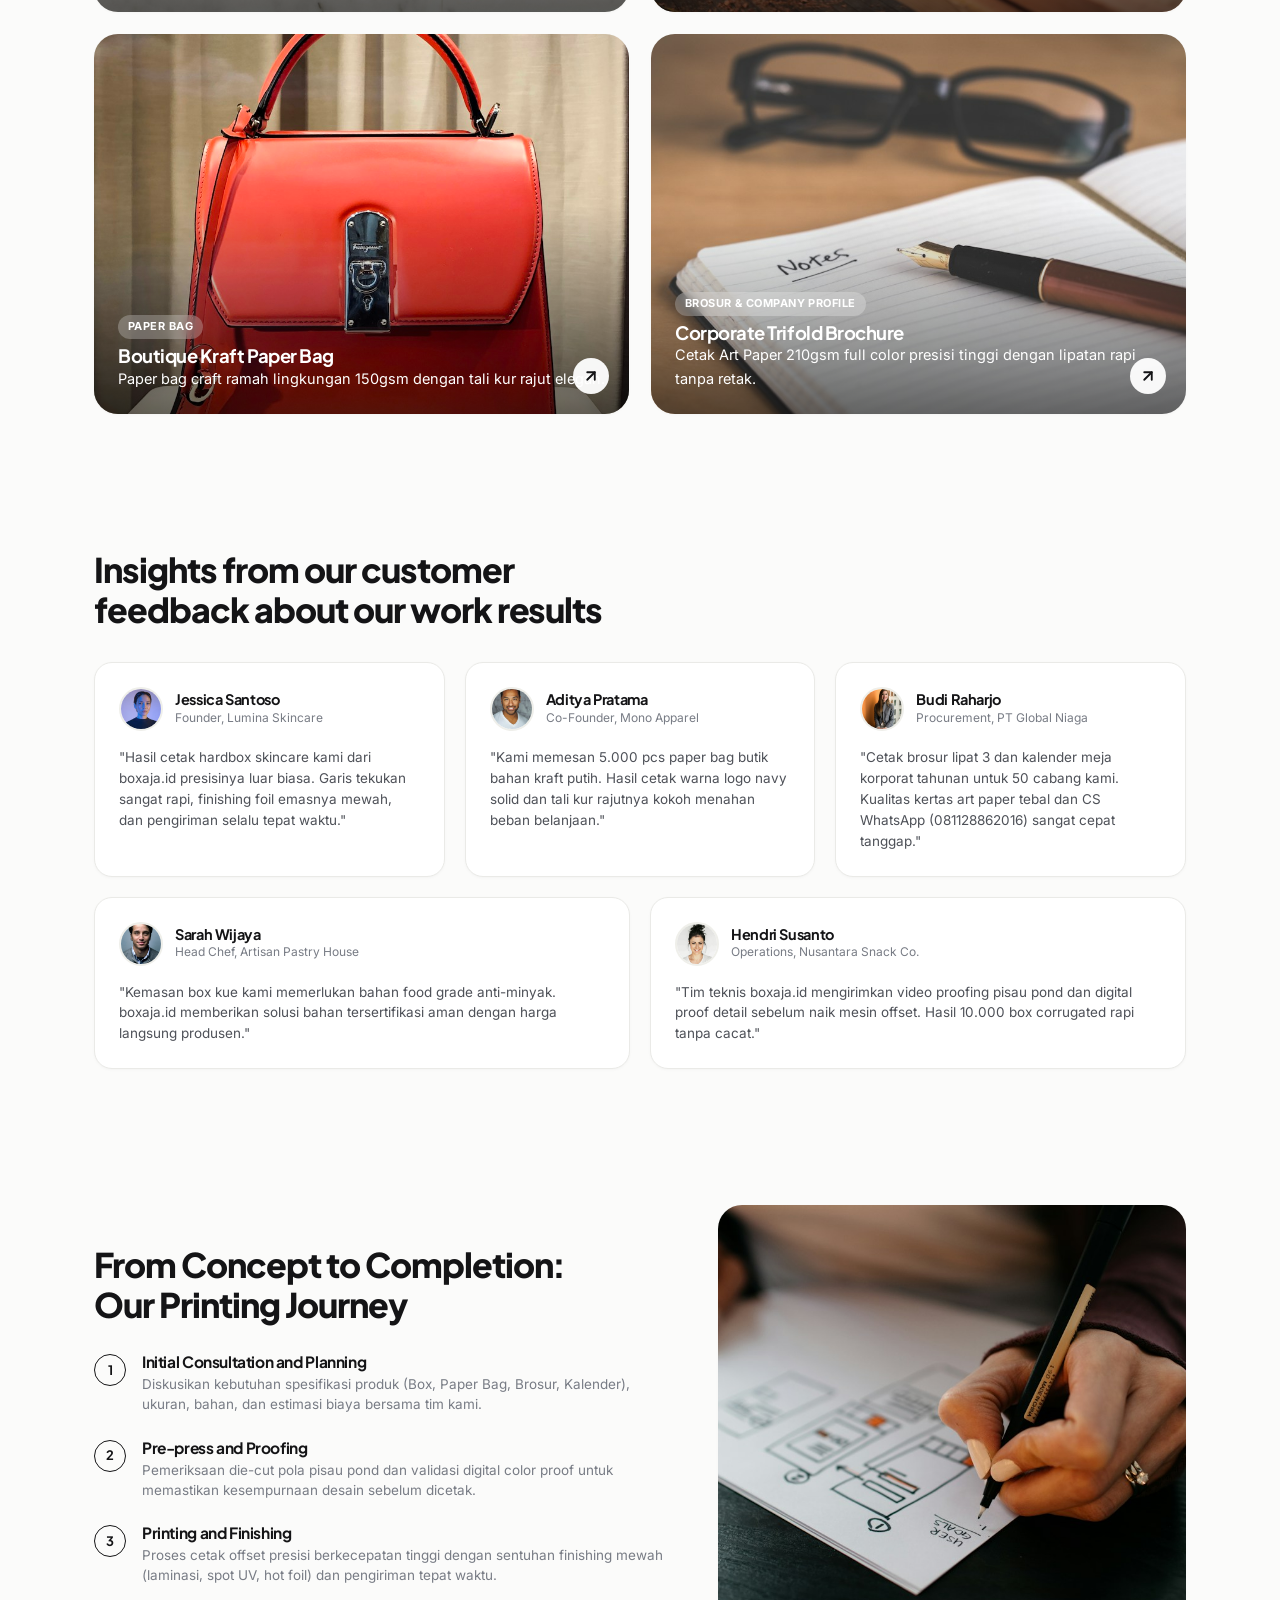
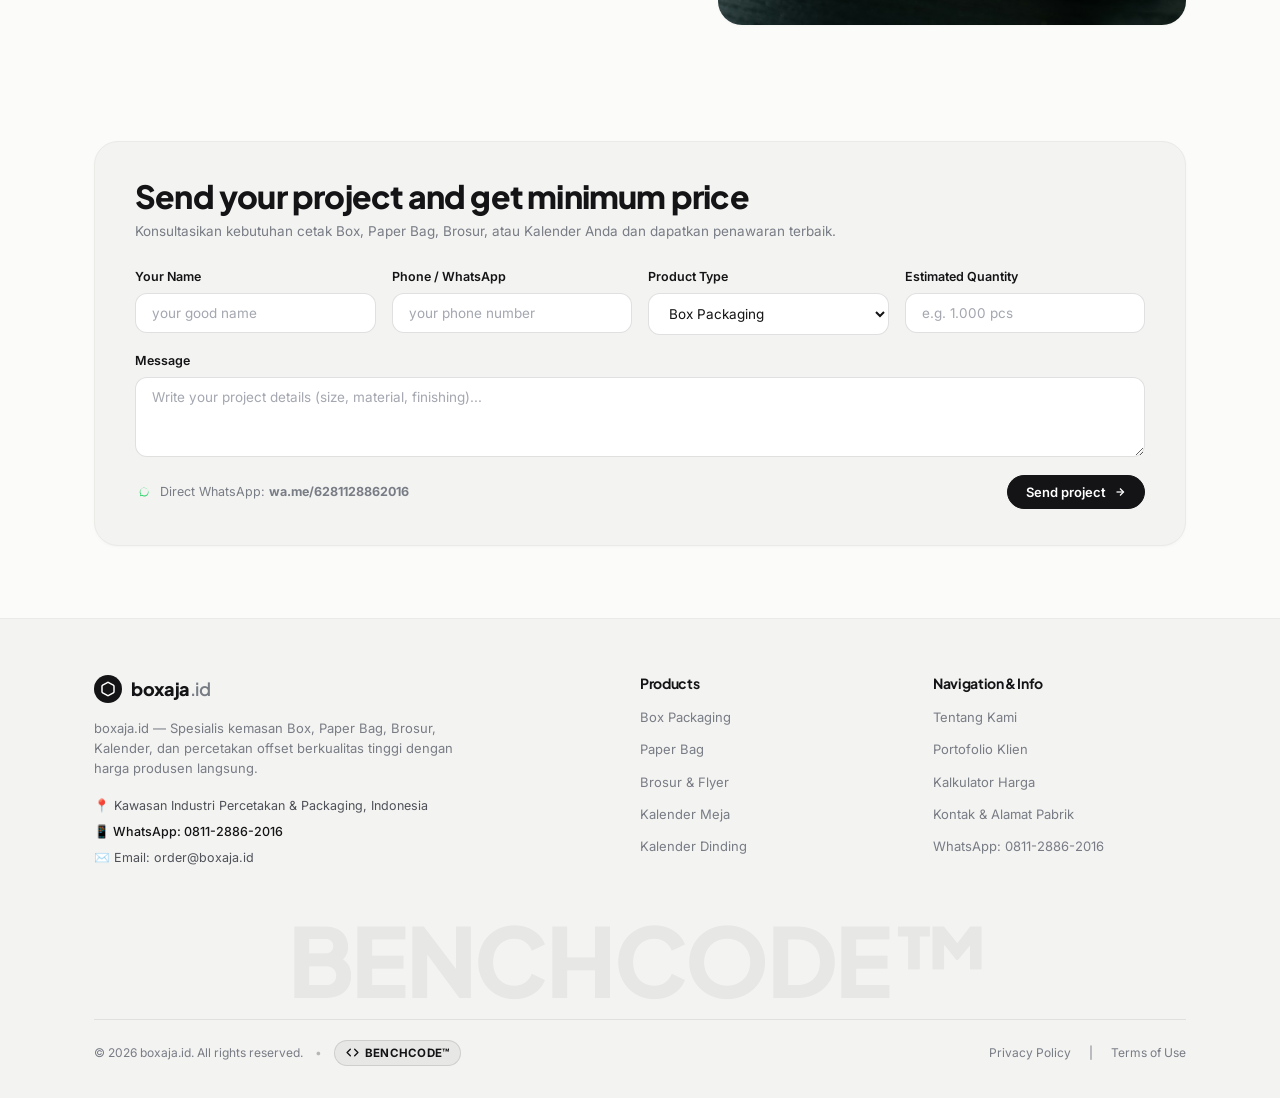
==== commit 782abcfb: "feat(footer): add official BENCHCODE trademark watermark and badge across all pages" ====
--- a/index.html
+++ b/index.html
@@ -688,9 +688,26 @@
         </div>
       </div>
 
+      <!-- Giant Subtle Watermark: BENCHCODE™ -->
+      <div class="footer-watermark-wrap">
+        <div class="footer-watermark">
+          BENCHCODE™
+        </div>
+      </div>
+
       <!-- Footer Bottom Bar -->
       <div class="footer-bottom-bar">
-        <p>© 2026 boxaja.id. All rights reserved. • Developed by <strong>BENCHCODE™</strong></p>
+        <div style="display: flex; align-items: center; gap: 12px; flex-wrap: wrap;">
+          <p>© 2026 boxaja.id. All rights reserved.</p>
+          <span style="color: rgba(0,0,0,0.25);">•</span>
+          <a href="https://github.com/benchcodedev" target="_blank" rel="noopener noreferrer" class="benchcode-badge" title="BENCHCODE™ Software & Digital Architecture">
+            <svg class="benchcode-tm-icon" viewBox="0 0 24 24" fill="none" stroke="currentColor" stroke-width="2.5" stroke-linecap="round" stroke-linejoin="round">
+              <polyline points="16 18 22 12 16 6"></polyline>
+              <polyline points="8 6 2 12 8 18"></polyline>
+            </svg>
+            <span>BENCHCODE™</span>
+          </a>
+        </div>
         <div class="footer-bottom-links">
           <a href="#">Privacy Policy</a>
           <span>|</span>
--- a/css/style.css
+++ b/css/style.css
@@ -1114,6 +1114,59 @@
 }
 
 /* ==========================================================================
+   BENCHCODE™ Official TradeMark Footer Design
+   ========================================================================== */
+.footer-watermark-wrap {
+  width: 100%;
+  overflow: hidden;
+  margin: 32px 0 16px;
+  text-align: center;
+  position: relative;
+  user-select: none;
+  pointer-events: none;
+}
+
+.footer-watermark {
+  font-family: var(--font-heading);
+  font-size: clamp(38px, 7.5vw, 96px);
+  font-weight: 900;
+  letter-spacing: -0.025em;
+  color: rgba(20, 20, 22, 0.05);
+  text-transform: uppercase;
+  line-height: 0.9;
+  white-space: nowrap;
+}
+
+.benchcode-badge {
+  display: inline-flex;
+  align-items: center;
+  gap: 6px;
+  background: rgba(20, 20, 22, 0.05);
+  border: 1px solid rgba(20, 20, 22, 0.12);
+  padding: 3px 11px;
+  border-radius: var(--radius-pill);
+  font-size: 11.5px;
+  font-weight: 700;
+  color: var(--text-main);
+  letter-spacing: 0.02em;
+  transition: all 0.2s ease;
+  text-decoration: none;
+}
+
+.benchcode-badge:hover {
+  background: var(--text-main);
+  color: #FFFFFF;
+  border-color: var(--text-main);
+  transform: translateY(-1px);
+  box-shadow: 0 4px 12px rgba(0, 0, 0, 0.08);
+}
+
+.benchcode-tm-icon {
+  width: 13px;
+  height: 13px;
+}
+
+/* ==========================================================================
    Interactive Modals & Widgets (Floating WA & Price Calculator)
    ========================================================================== */
 .floating-wa {
